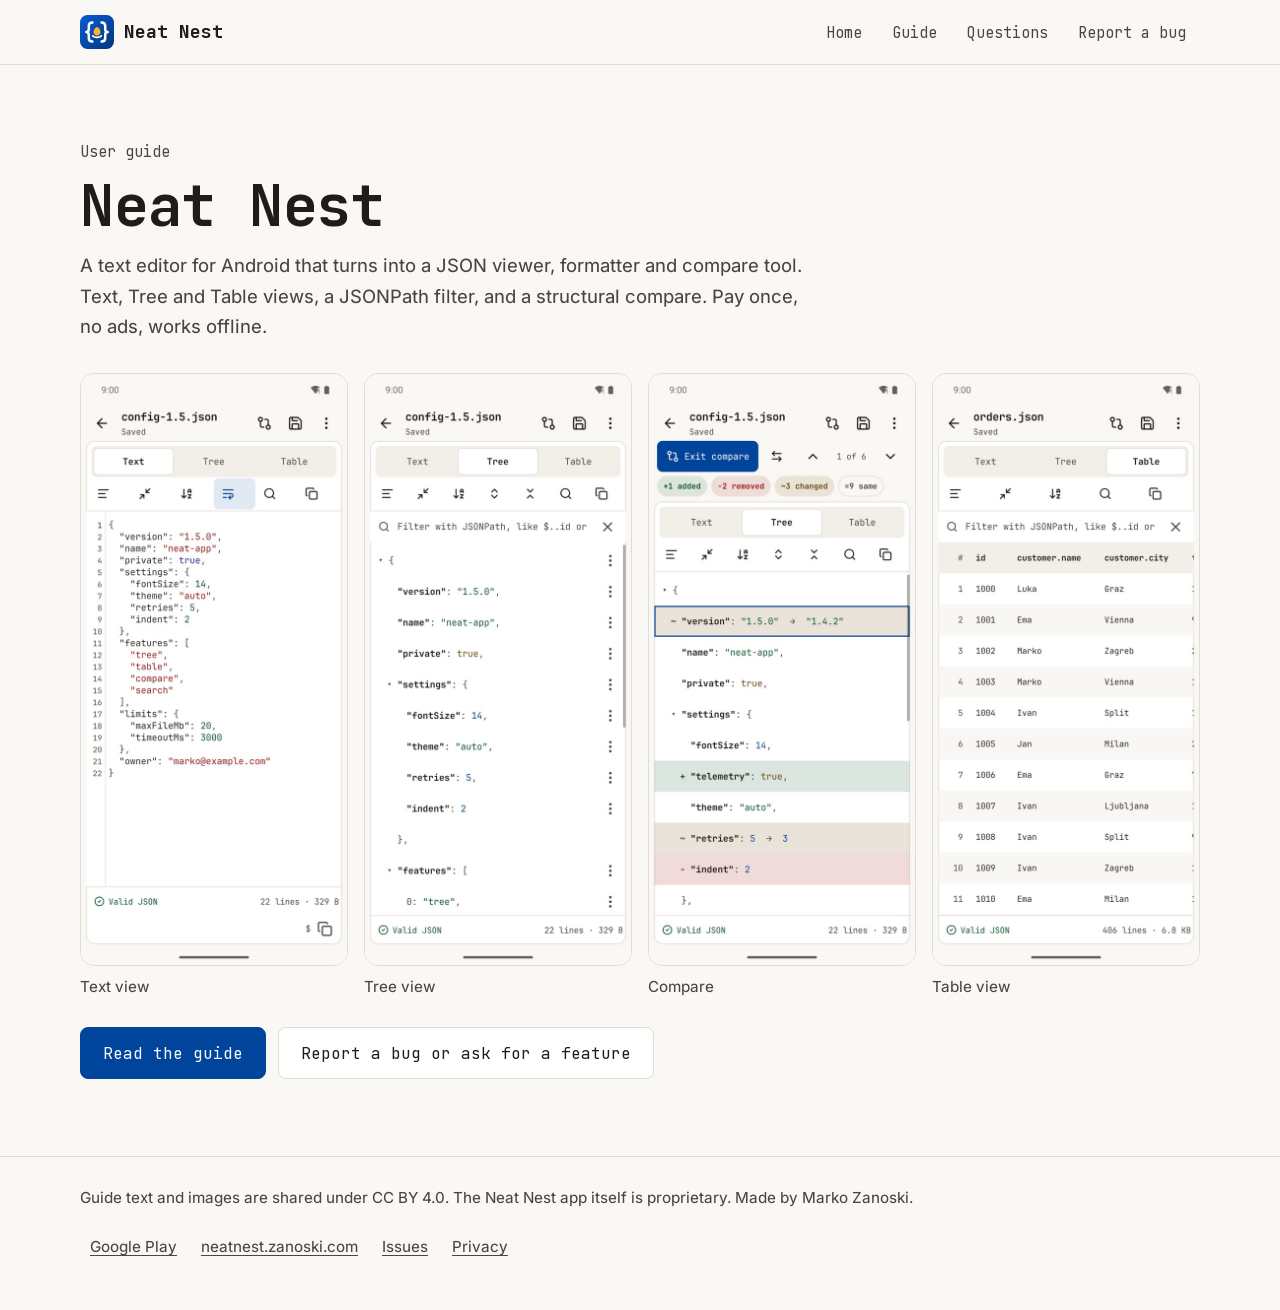
==== docs/index.html @ 6b52fc8f "Neat Nest user guide and issue forms" ====
<!doctype html>
<html lang="en">
<head>
<meta charset="utf-8">
<meta name="viewport" content="width=device-width, initial-scale=1, viewport-fit=cover">
<title>Home · Neat Nest user guide</title>
<meta name="description" content="The user guide for Neat Nest, the JSON and text editor for Android.">
<meta property="og:title" content="Home · Neat Nest user guide">
<meta property="og:description" content="The user guide for Neat Nest, the JSON and text editor for Android.">
<link rel="icon" href="img/icon.svg" type="image/svg+xml">
<link rel="stylesheet" href="style.css">
</head>
<body>
<a class="skip" href="#main">Skip to content</a>
<header class="bar">
  <div class="wrap">
    <a class="brand" href="index.html"><img src="img/icon.svg" alt="" width="34" height="34"><span>Neat Nest</span></a>
    <nav aria-label="Guide pages"><a href="index.html" aria-current="page">Home</a><a href="guide.html">Guide</a><a href="faq.html">Questions</a><a href="report.html">Report a bug</a></nav>
  </div>
</header>
<main id="main" class="page">
  <div class="wrap">
    <p class="kicker">User guide</p>
    <h1>Neat Nest</h1>
    <p class="sub" style="margin-top:12px;color:var(--soft);font-size:1.15rem;max-width:40em">A text editor for Android that turns into a JSON viewer, formatter and compare tool. Text, Tree and Table views, a JSONPath filter, and a structural compare. Pay once, no ads, works offline.</p>
    <div class="shots">
      <figure><img src="img/1-text.jpg" alt="The Text view with line numbers and JSON colours, and the Text, Tree and Table tabs above it." width="540" height="1200" loading="lazy"><figcaption>Text view</figcaption></figure>
      <figure><img src="img/2-tree.jpg" alt="The Tree view with objects opened, each value coloured by type." width="540" height="1200" loading="lazy"><figcaption>Tree view</figcaption></figure>
      <figure><img src="img/3-compare.jpg" alt="Compare: two versions of a file, with a changed version number, an added key and a removed key marked." width="540" height="1200" loading="lazy"><figcaption>Compare</figcaption></figure>
      <figure><img src="img/4-table.jpg" alt="The Table view of an array of orders, with id, customer and city columns." width="540" height="1200" loading="lazy"><figcaption>Table view</figcaption></figure>
    </div>
    <div class="cta">
      <a class="btn main" href="guide.html">Read the guide</a>
      <a class="btn" href="report.html">Report a bug or ask for a feature</a>
    </div>
  </div>
</main>
<footer>
  <div class="wrap">
    <span>Guide text and images are shared under CC BY 4.0. The Neat Nest app itself is proprietary. Made by Marko Zanoski.</span>
    <nav aria-label="Footer"><a href="https://play.google.com/store/apps/details?id=com.zanoshky.neatnest">Google Play</a><a href="https://neatnest.zanoski.com">neatnest.zanoski.com</a><a href="https://github.com/Zanoshky/neat-nest-app/issues">Issues</a><a href="https://neatnest.zanoski.com/privacy">Privacy</a></nav>
  </div>
</footer>
</body>
</html>
---- docs/style.css ----
@font-face { font-family: Inter; src: url(fonts/inter-regular.woff2) format("woff2"); font-weight: 400; font-display: swap; }
@font-face { font-family: Inter; src: url(fonts/inter-semibold.woff2) format("woff2"); font-weight: 600; font-display: swap; }
@font-face { font-family: "JetBrains Mono"; src: url(fonts/JetBrainsMono-Regular.woff2) format("woff2"); font-weight: 400; font-display: swap; }
@font-face { font-family: "JetBrains Mono"; src: url(fonts/JetBrainsMono-Bold.woff2) format("woff2"); font-weight: 700; font-display: swap; }

/* dev.zanoski.com's palette, the same one the app uses (Ink.kt), lifted to 7:1 for text. */
:root {
  color-scheme: light dark;
  --bg: #faf8f5; --card: #fff; --muted: #f2efe9; --hover: #efeae1; --border: #e1ddd6;
  --text: #1f1c19; --soft: #4b453f; --primary: #00449c; --on-primary: #f8fafc;
  --success: #0a5426; --warning: #6b4504; --danger: #9c0d0d;
  --k: #1f1c19; --s: #9a1010; --n: #0b5035; --l: #221199;
  --add: rgba(10, 84, 38, .12); --rem: rgba(156, 13, 13, .1); --chg: rgba(107, 69, 4, .13);
  --sans: Inter, system-ui, -apple-system, "Segoe UI", Roboto, sans-serif;
  --mono: "JetBrains Mono", ui-monospace, SFMono-Regular, Menlo, Consolas, monospace;
  --wrap: min(1120px, 100% - 40px);
}
@media (prefers-color-scheme: dark) {
  :root {
    --bg: #141217; --card: #1b191f; --muted: #232027; --hover: #2a2730; --border: #2d2a32;
    --text: #f1f0f4; --soft: #bab7c4; --primary: #80b8ff; --on-primary: #020817;
    --success: #1cce5e; --warning: #f7b23b; --danger: #f19e9e;
    --k: #f2abb1; --s: #a8d18a; --n: #dfac7c; --l: #dfac7c;
    --add: rgba(28, 206, 94, .15); --rem: rgba(241, 158, 158, .15); --chg: rgba(247, 178, 59, .15);
  }
}

* { box-sizing: border-box; }
html { -webkit-text-size-adjust: 100%; scroll-behavior: smooth; }
body { margin: 0; background: var(--bg); color: var(--text); font: 400 1.0625rem/1.65 var(--sans); }
a { color: var(--primary); text-underline-offset: .2em; }
:focus-visible { outline: 3px solid var(--primary); outline-offset: 3px; border-radius: 8px; }
.skip { position: absolute; left: 16px; top: -100px; z-index: 50; background: var(--card); color: var(--text); padding: 12px 18px; border-radius: 8px; border: 2px solid var(--primary); }
.skip:focus { top: 16px; }
.wrap { width: var(--wrap); margin-inline: auto; }
h1, h2, h3 { font-family: var(--mono); font-weight: 700; line-height: 1.15; margin: 0; letter-spacing: -.02em; text-wrap: balance; }
h1 { font-size: clamp(2.1rem, 5vw, 3.6rem); }
h2 { font-size: clamp(1.6rem, 3.2vw, 2.4rem); }
h3 { font-size: 1.15rem; }
p { margin: 0; }
img { max-width: 100%; height: auto; }

/* Top bar */
.bar { position: sticky; top: 0; z-index: 20; background: color-mix(in srgb, var(--bg) 88%, transparent); backdrop-filter: blur(12px); -webkit-backdrop-filter: blur(12px); border-bottom: 1px solid var(--border); }
.bar .wrap { display: flex; align-items: center; gap: 12px; min-height: 64px; }
.brand { display: inline-flex; align-items: center; gap: 10px; min-height: 48px; color: var(--text); text-decoration: none; font: 700 1.15rem/1 var(--mono); }
.brand img { width: 34px; height: 34px; }
.bar nav { margin-left: auto; display: flex; gap: 2px; align-items: center; }
.bar nav a { display: inline-flex; align-items: center; min-height: 48px; padding: 0 14px; border-radius: 8px; color: var(--soft); text-decoration: none; font: 400 .95rem var(--mono); }
.bar nav a:hover { background: var(--hover); color: var(--text); }
.bar nav a.get { background: var(--primary); color: var(--on-primary); margin-left: 6px; }
@media (max-width: 760px) { .bar nav .hide-s { display: none; } }

.btn { display: inline-flex; align-items: center; gap: 10px; min-height: 52px; padding: 0 22px; border-radius: 8px; font: 400 1rem var(--mono); text-decoration: none; border: 1px solid var(--border); background: var(--card); color: var(--text); }
.btn:hover { background: var(--hover); }
.btn.main { background: var(--primary); color: var(--on-primary); border-color: var(--primary); }
.btn svg { width: 20px; height: 20px; }

/* Hero */
.hero { padding: clamp(36px, 7vw, 88px) 0 clamp(40px, 6vw, 72px); display: grid; grid-template-columns: 1.05fr .95fr; gap: clamp(28px, 5vw, 64px); align-items: center; }
.hero .over { font: 400 .95rem var(--mono); color: var(--soft); margin-bottom: 16px; }
.hero .lead { margin-top: 20px; font-size: clamp(1.1rem, 1.6vw, 1.25rem); color: var(--soft); max-width: 34em; }
.cta { display: flex; flex-wrap: wrap; gap: 12px; margin-top: 28px; }
.price { margin-top: 18px; color: var(--soft); font-size: .98rem; }
.price b { font: 700 1.3rem var(--mono); color: var(--text); margin-right: 6px; }
@media (max-width: 900px) { .hero { grid-template-columns: 1fr; } }

/* The editor, drawn as in the app */
.ed { background: var(--card); border: 1px solid var(--border); border-radius: 12px; overflow: hidden; font: 400 .9rem/1.6 var(--mono); box-shadow: 0 20px 50px -24px rgba(0, 0, 0, .25); }
.ed .tb { display: flex; flex-wrap: wrap; align-items: center; gap: 6px; padding: 8px; border-bottom: 1px solid var(--border); }
.tabs { display: inline-flex; background: var(--muted); border-radius: 8px; padding: 3px; }
.tabs span { padding: 6px 12px; border-radius: 6px; color: var(--soft); }
.tabs span.on { background: var(--card); color: var(--text); font-weight: 700; border: 1px solid var(--border); }
.badge { display: inline-block; border-radius: 999px; padding: 2px 10px; font: 700 .78rem var(--mono); }
.b-add { color: var(--success); background: var(--add); } .b-rem { color: var(--danger); background: var(--rem); } .b-chg { color: var(--warning); background: var(--chg); }
.rows { padding: 6px 0 10px; }
.row { display: grid; grid-template-columns: 22px 1fr; padding: 3px 12px 3px 6px; white-space: nowrap; overflow: hidden; text-overflow: ellipsis; }
.row i { font-style: normal; text-align: center; color: var(--soft); }
.row.chg { background: var(--chg); } .row.chg i { color: var(--warning); }
.row.add { background: var(--add); } .row.add i { color: var(--success); }
.row.rem { background: var(--rem); } .row.rem i { color: var(--danger); }
.d1 { padding-left: 16px; } .d2 { padding-left: 32px; }
.k { color: var(--k); font-weight: 700; } .s { color: var(--s); } .n { color: var(--n); } .l { color: var(--l); } .p { color: var(--soft); }
.ts { color: var(--success); } .tn { color: var(--primary); } .tb2 { color: var(--warning); }
.pill { background: var(--muted); color: var(--soft); border-radius: 4px; padding: 0 5px; font-size: .78rem; }
.st { display: flex; justify-content: space-between; gap: 12px; padding: 8px 12px; border-top: 1px solid var(--border); font-size: .8rem; color: var(--soft); }
.st .ok { color: var(--success); }

/* Sections */
section { padding: clamp(40px, 6vw, 80px) 0; border-top: 1px solid var(--border); }
section > .wrap > p.sub { margin-top: 12px; color: var(--soft); max-width: 44em; font-size: 1.1rem; }
.grid { display: grid; grid-template-columns: repeat(auto-fit, minmax(260px, 1fr)); gap: 16px; margin-top: 32px; }
.card { background: var(--card); border: 1px solid var(--border); border-radius: 12px; padding: 22px; }
.card h3 { display: flex; align-items: center; gap: 10px; }
.card h3 svg { width: 22px; height: 22px; color: var(--primary); flex: none; }
.card p { margin-top: 10px; color: var(--soft); }
.shots { display: grid; grid-template-columns: repeat(auto-fit, minmax(200px, 1fr)); gap: 16px; margin-top: 32px; }
.shots figure { margin: 0; }
.shots img { border-radius: 14px; border: 1px solid var(--border); display: block; }
.shots figcaption { margin-top: 8px; color: var(--soft); font-size: .95rem; }
.steps { margin: 24px 0 0; padding-left: 1.4em; display: grid; gap: 10px; max-width: 44em; }
.faq { margin-top: 28px; display: grid; gap: 12px; max-width: 52em; }
.faq details { background: var(--card); border: 1px solid var(--border); border-radius: 12px; padding: 4px 20px; }
.faq summary { cursor: pointer; min-height: 52px; display: flex; align-items: center; font-weight: 600; }
.faq details p { padding: 0 0 18px; color: var(--soft); }

/* Policy pages */
.doc { padding: clamp(32px, 6vw, 72px) 0; }
.doc article { max-width: 46em; }
.doc h2 { font-size: 1.35rem; margin-top: 36px; }
.doc p, .doc li { color: var(--soft); }
.doc p { margin-top: 14px; }
.doc ul { padding-left: 1.2em; }
.doc li { margin-top: 8px; }
.doc strong { color: var(--text); }
.eff { font: 400 .9rem var(--mono); }

footer { border-top: 1px solid var(--border); padding: 28px 0 40px; color: var(--soft); font-size: .95rem; }
footer .wrap { display: flex; flex-wrap: wrap; gap: 12px 24px; justify-content: space-between; align-items: center; }
footer nav { display: flex; flex-wrap: wrap; gap: 4px; }
footer nav a { display: inline-flex; align-items: center; min-height: 48px; padding: 0 10px; color: var(--soft); }
footer a[aria-current] { color: var(--text); }

@media (prefers-reduced-motion: reduce) { html { scroll-behavior: auto; } }

/* Guide pages */
.page { padding: clamp(28px, 5vw, 64px) 0 clamp(40px, 6vw, 80px); }
.page article { max-width: 46em; }
.page h1 { margin-bottom: 8px; }
.page h2 { font-size: 1.35rem; margin-top: 36px; }
.page p, .page li, .page dd { color: var(--soft); }
.page p { margin-top: 12px; }
.page dl { margin: 12px 0 0; }
.page dt { font: 700 1rem var(--mono); color: var(--text); margin-top: 14px; }
.page dd { margin: 4px 0 0; }
.kicker { font: 400 .95rem var(--mono); color: var(--soft); margin-bottom: 10px; }
code { font-family: var(--mono); font-size: .92em; background: var(--muted); padding: 1px 6px; border-radius: 4px; color: var(--text); }
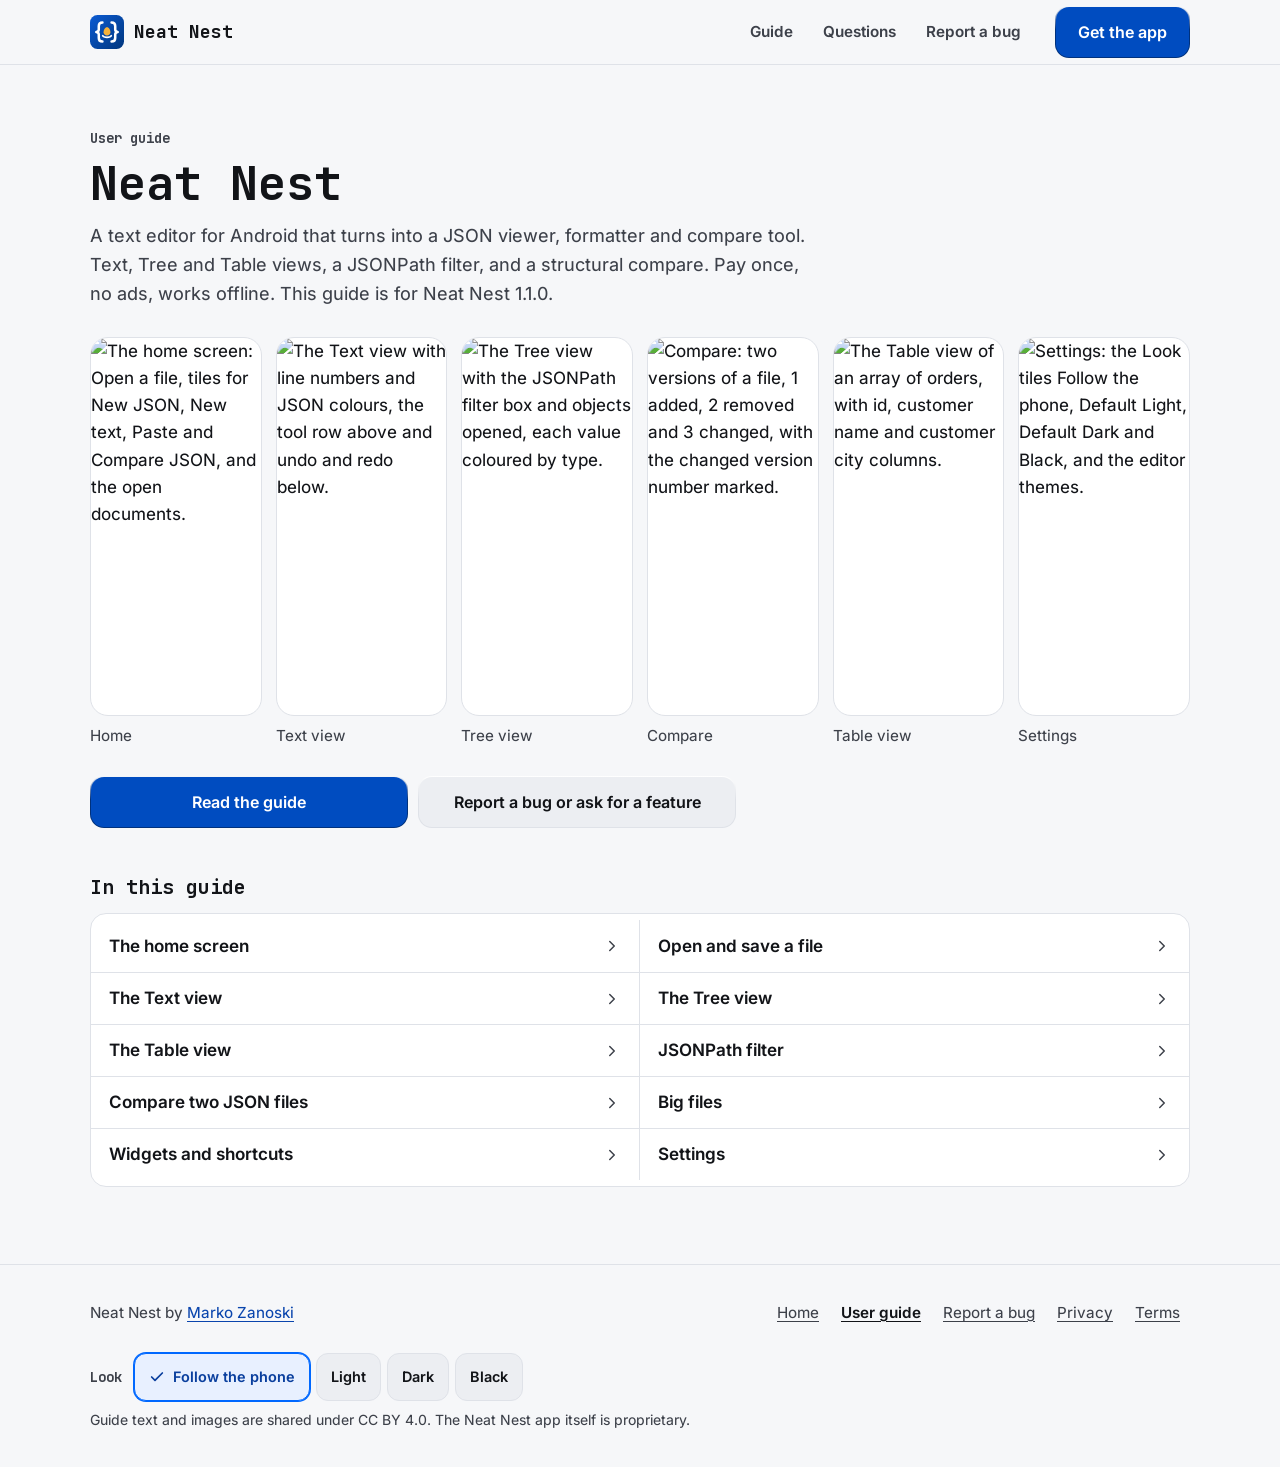
==== commit cce45f83: "Guide on the Zanoshky Standard, written for app 1.1.0 The pages take the shared tokens and parts (mo" ====
--- a/docs/index.html
+++ b/docs/index.html
@@ -5,41 +5,66 @@
 <meta name="viewport" content="width=device-width, initial-scale=1, viewport-fit=cover">
 <title>Home · Neat Nest user guide</title>
 <meta name="description" content="The user guide for Neat Nest, the JSON and text editor for Android.">
+<meta name="theme-color" content="#f6f7f9" media="(prefers-color-scheme: light)">
+<meta name="theme-color" content="#000000" media="(prefers-color-scheme: dark)">
+<script>try{var l=localStorage.getItem('look');if(l==='light'||l==='dark'||l==='black')document.documentElement.dataset.look=l}catch(e){}</script>
 <meta property="og:title" content="Home · Neat Nest user guide">
 <meta property="og:description" content="The user guide for Neat Nest, the JSON and text editor for Android.">
 <link rel="icon" href="img/icon.svg" type="image/svg+xml">
+<link rel="preload" href="fonts/JetBrainsMono-Bold.woff2" as="font" type="font/woff2" crossorigin>
+<link rel="preload" href="fonts/inter-regular.woff2" as="font" type="font/woff2" crossorigin>
 <link rel="stylesheet" href="style.css">
 </head>
 <body>
 <a class="skip" href="#main">Skip to content</a>
 <header class="bar">
   <div class="wrap">
-    <a class="brand" href="index.html"><img src="img/icon.svg" alt="" width="34" height="34"><span>Neat Nest</span></a>
-    <nav aria-label="Guide pages"><a href="index.html" aria-current="page">Home</a><a href="guide.html">Guide</a><a href="faq.html">Questions</a><a href="report.html">Report a bug</a></nav>
+    <a class="brand" href="index.html" aria-current="page"><img src="img/icon.svg" alt="" width="34" height="34"><span>Neat Nest</span></a>
+    <nav class="pages" aria-label="Guide pages"><a href="guide.html">Guide</a><a href="faq.html">Questions</a><a href="report.html">Report a bug</a></nav>
+    <a class="key filled get" href="https://play.google.com/store/apps/details?id=com.zanoshky.neatnest">Get the app</a>
   </div>
 </header>
 <main id="main" class="page">
   <div class="wrap">
     <p class="kicker">User guide</p>
     <h1>Neat Nest</h1>
-    <p class="sub" style="margin-top:12px;color:var(--soft);font-size:1.15rem;max-width:40em">A text editor for Android that turns into a JSON viewer, formatter and compare tool. Text, Tree and Table views, a JSONPath filter, and a structural compare. Pay once, no ads, works offline.</p>
+    <p class="lead">A text editor for Android that turns into a JSON viewer, formatter and compare tool. Text, Tree and Table views, a JSONPath filter, and a structural compare. Pay once, no ads, works offline. This guide is for Neat Nest 1.1.0.</p>
     <div class="shots">
-      <figure><img src="img/1-text.jpg" alt="The Text view with line numbers and JSON colours, and the Text, Tree and Table tabs above it." width="540" height="1200" loading="lazy"><figcaption>Text view</figcaption></figure>
-      <figure><img src="img/2-tree.jpg" alt="The Tree view with objects opened, each value coloured by type." width="540" height="1200" loading="lazy"><figcaption>Tree view</figcaption></figure>
-      <figure><img src="img/3-compare.jpg" alt="Compare: two versions of a file, with a changed version number, an added key and a removed key marked." width="540" height="1200" loading="lazy"><figcaption>Compare</figcaption></figure>
-      <figure><img src="img/4-table.jpg" alt="The Table view of an array of orders, with id, customer and city columns." width="540" height="1200" loading="lazy"><figcaption>Table view</figcaption></figure>
+      <figure><img src="img/0-home-360.jpg" srcset="img/0-home-360.jpg 360w, img/0-home.jpg 720w" sizes="(min-width: 1000px) 175px, (min-width: 600px) 30vw, 45vw" width="360" height="800" fetchpriority="high" alt="The home screen: Open a file, tiles for New JSON, New text, Paste and Compare JSON, and the open documents."><figcaption>Home</figcaption></figure>
+      <figure><img src="img/1-text-360.jpg" srcset="img/1-text-360.jpg 360w, img/1-text.jpg 720w" sizes="(min-width: 1000px) 175px, (min-width: 600px) 30vw, 45vw" width="360" height="800" fetchpriority="high" alt="The Text view with line numbers and JSON colours, the tool row above and undo and redo below."><figcaption>Text view</figcaption></figure>
+      <figure><img src="img/2-tree-360.jpg" srcset="img/2-tree-360.jpg 360w, img/2-tree.jpg 720w" sizes="(min-width: 1000px) 175px, (min-width: 600px) 30vw, 45vw" width="360" height="800" loading="lazy" alt="The Tree view with the JSONPath filter box and objects opened, each value coloured by type."><figcaption>Tree view</figcaption></figure>
+      <figure><img src="img/3-compare-360.jpg" srcset="img/3-compare-360.jpg 360w, img/3-compare.jpg 720w" sizes="(min-width: 1000px) 175px, (min-width: 600px) 30vw, 45vw" width="360" height="800" loading="lazy" alt="Compare: two versions of a file, 1 added, 2 removed and 3 changed, with the changed version number marked."><figcaption>Compare</figcaption></figure>
+      <figure><img src="img/4-table-360.jpg" srcset="img/4-table-360.jpg 360w, img/4-table.jpg 720w" sizes="(min-width: 1000px) 175px, (min-width: 600px) 30vw, 45vw" width="360" height="800" loading="lazy" alt="The Table view of an array of orders, with id, customer name and customer city columns."><figcaption>Table view</figcaption></figure>
+      <figure><img src="img/7-settings-360.jpg" srcset="img/7-settings-360.jpg 360w, img/7-settings.jpg 720w" sizes="(min-width: 1000px) 175px, (min-width: 600px) 30vw, 45vw" width="360" height="800" loading="lazy" alt="Settings: the Look tiles Follow the phone, Default Light, Default Dark and Black, and the editor themes."><figcaption>Settings</figcaption></figure>
     </div>
-    <div class="cta">
-      <a class="btn main" href="guide.html">Read the guide</a>
-      <a class="btn" href="report.html">Report a bug or ask for a feature</a>
+    <div class="keys cta">
+      <a class="key filled" href="guide.html">Read the guide</a>
+      <a class="key tonal" href="report.html">Report a bug or ask for a feature</a>
     </div>
+    <h2 style="margin-top:48px">In this guide</h2>
+    <ul class="plate toc"><li><a href="guide.html#home"><span>The home screen</span><svg viewBox="0 0 24 24" fill="none" stroke="currentColor" stroke-width="2" stroke-linecap="round" stroke-linejoin="round" aria-hidden="true"><path d="m9 18 6-6-6-6"/></svg></a></li><li><a href="guide.html#open"><span>Open and save a file</span><svg viewBox="0 0 24 24" fill="none" stroke="currentColor" stroke-width="2" stroke-linecap="round" stroke-linejoin="round" aria-hidden="true"><path d="m9 18 6-6-6-6"/></svg></a></li><li><a href="guide.html#text"><span>The Text view</span><svg viewBox="0 0 24 24" fill="none" stroke="currentColor" stroke-width="2" stroke-linecap="round" stroke-linejoin="round" aria-hidden="true"><path d="m9 18 6-6-6-6"/></svg></a></li><li><a href="guide.html#tree"><span>The Tree view</span><svg viewBox="0 0 24 24" fill="none" stroke="currentColor" stroke-width="2" stroke-linecap="round" stroke-linejoin="round" aria-hidden="true"><path d="m9 18 6-6-6-6"/></svg></a></li><li><a href="guide.html#table"><span>The Table view</span><svg viewBox="0 0 24 24" fill="none" stroke="currentColor" stroke-width="2" stroke-linecap="round" stroke-linejoin="round" aria-hidden="true"><path d="m9 18 6-6-6-6"/></svg></a></li><li><a href="guide.html#filter"><span>JSONPath filter</span><svg viewBox="0 0 24 24" fill="none" stroke="currentColor" stroke-width="2" stroke-linecap="round" stroke-linejoin="round" aria-hidden="true"><path d="m9 18 6-6-6-6"/></svg></a></li><li><a href="guide.html#compare"><span>Compare two JSON files</span><svg viewBox="0 0 24 24" fill="none" stroke="currentColor" stroke-width="2" stroke-linecap="round" stroke-linejoin="round" aria-hidden="true"><path d="m9 18 6-6-6-6"/></svg></a></li><li><a href="guide.html#big"><span>Big files</span><svg viewBox="0 0 24 24" fill="none" stroke="currentColor" stroke-width="2" stroke-linecap="round" stroke-linejoin="round" aria-hidden="true"><path d="m9 18 6-6-6-6"/></svg></a></li><li><a href="guide.html#widgets"><span>Widgets and shortcuts</span><svg viewBox="0 0 24 24" fill="none" stroke="currentColor" stroke-width="2" stroke-linecap="round" stroke-linejoin="round" aria-hidden="true"><path d="m9 18 6-6-6-6"/></svg></a></li><li><a href="guide.html#settings"><span>Settings</span><svg viewBox="0 0 24 24" fill="none" stroke="currentColor" stroke-width="2" stroke-linecap="round" stroke-linejoin="round" aria-hidden="true"><path d="m9 18 6-6-6-6"/></svg></a></li></ul>
   </div>
 </main>
 <footer>
   <div class="wrap">
-    <span>Guide text and images are shared under CC BY 4.0. The Neat Nest app itself is proprietary. Made by Marko Zanoski.</span>
-    <nav aria-label="Footer"><a href="https://play.google.com/store/apps/details?id=com.zanoshky.neatnest">Google Play</a><a href="https://neatnest.zanoski.com">neatnest.zanoski.com</a><a href="https://github.com/Zanoshky/neat-nest-app/issues">Issues</a><a href="https://neatnest.zanoski.com/privacy">Privacy</a></nav>
+    <span class="by">Neat Nest by <a href="https://zanoski.com">Marko Zanoski</a></span>
+    <nav aria-label="Footer"><a href="https://neatnest.zanoski.com">Home</a><a href="index.html" aria-current="page">User guide</a><a href="report.html">Report a bug</a><a href="https://neatnest.zanoski.com/privacy">Privacy</a><a href="https://neatnest.zanoski.com/terms">Terms</a></nav>
+    <div class="looks" role="group" aria-label="Look"><span aria-hidden="true">Look</span><button type="button" data-look="auto" aria-pressed="false"><svg viewBox="0 0 24 24" fill="none" stroke="currentColor" stroke-width="2.6" stroke-linecap="round" stroke-linejoin="round" aria-hidden="true"><path d="M20 6 9 17l-5-5"/></svg>Follow the phone</button><button type="button" data-look="light" aria-pressed="false"><svg viewBox="0 0 24 24" fill="none" stroke="currentColor" stroke-width="2.6" stroke-linecap="round" stroke-linejoin="round" aria-hidden="true"><path d="M20 6 9 17l-5-5"/></svg>Light</button><button type="button" data-look="dark" aria-pressed="false"><svg viewBox="0 0 24 24" fill="none" stroke="currentColor" stroke-width="2.6" stroke-linecap="round" stroke-linejoin="round" aria-hidden="true"><path d="M20 6 9 17l-5-5"/></svg>Dark</button><button type="button" data-look="black" aria-pressed="false"><svg viewBox="0 0 24 24" fill="none" stroke="currentColor" stroke-width="2.6" stroke-linecap="round" stroke-linejoin="round" aria-hidden="true"><path d="M20 6 9 17l-5-5"/></svg>Black</button></div>
+    <p class="lic">Guide text and images are shared under CC BY 4.0. The Neat Nest app itself is proprietary.</p>
   </div>
 </footer>
+<script>
+(function () {
+  var html = document.documentElement, bs = document.querySelectorAll('.looks button');
+  function show() { var cur = html.dataset.look || 'auto'; bs.forEach(function (b) { b.setAttribute('aria-pressed', String(b.dataset.look === cur)); }); }
+  bs.forEach(function (b) { b.addEventListener('click', function () {
+    var l = b.dataset.look;
+    if (l === 'auto') delete html.dataset.look; else html.dataset.look = l;
+    try { if (l === 'auto') localStorage.removeItem('look'); else localStorage.setItem('look', l); } catch (e) {}
+    show();
+  }); });
+  show();
+})();
+</script>
 </body>
 </html>
--- a/docs/style.css
+++ b/docs/style.css
@@ -1,137 +1,416 @@
-@font-face { font-family: Inter; src: url(fonts/inter-regular.woff2) format("woff2"); font-weight: 400; font-display: swap; }
-@font-face { font-family: Inter; src: url(fonts/inter-semibold.woff2) format("woff2"); font-weight: 600; font-display: swap; }
-@font-face { font-family: "JetBrains Mono"; src: url(fonts/JetBrainsMono-Regular.woff2) format("woff2"); font-weight: 400; font-display: swap; }
-@font-face { font-family: "JetBrains Mono"; src: url(fonts/JetBrainsMono-Bold.woff2) format("woff2"); font-weight: 700; font-display: swap; }
-
-/* dev.zanoski.com's palette, the same one the app uses (Ink.kt), lifted to 7:1 for text. */
+/* Zanoshky Standard tokens for the web. Generated by build.py from tokens.json: edit that, then run it.
+   Light by default; the phone's dark setting gives Black, as the approved mockup pages do;
+   data-look on <html> picks one: light, dark, black, or auto (follow the phone). */
 :root {
   color-scheme: light dark;
-  --bg: #faf8f5; --card: #fff; --muted: #f2efe9; --hover: #efeae1; --border: #e1ddd6;
-  --text: #1f1c19; --soft: #4b453f; --primary: #00449c; --on-primary: #f8fafc;
-  --success: #0a5426; --warning: #6b4504; --danger: #9c0d0d;
-  --k: #1f1c19; --s: #9a1010; --n: #0b5035; --l: #221199;
-  --add: rgba(10, 84, 38, .12); --rem: rgba(156, 13, 13, .1); --chg: rgba(107, 69, 4, .13);
-  --sans: Inter, system-ui, -apple-system, "Segoe UI", Roboto, sans-serif;
-  --mono: "JetBrains Mono", ui-monospace, SFMono-Regular, Menlo, Consolas, monospace;
-  --wrap: min(1120px, 100% - 40px);
+  --zs-fill: #004cc0;
+  --zs-on-fill: #ffffff;
+  --zs-glow: #0068ff;
+  --zs-mono: "JetBrains Mono", ui-monospace, "SF Mono", Menlo, Consolas, monospace;
+  --zs-sans: "Inter", system-ui, -apple-system, "Segoe UI", Roboto, sans-serif;
+  --zs-fs: 1;
+  --zs-type-screen-title: calc(27px * var(--zs-fs));
+  --zs-type-app-bar-title: calc(22px * var(--zs-fs));
+  --zs-type-pro-headline: calc(22px * var(--zs-fs));
+  --zs-type-sheet-title: calc(18px * var(--zs-fs));
+  --zs-type-sheet-title-big: calc(22px * var(--zs-fs));
+  --zs-type-section-label: calc(13px * var(--zs-fs));
+  --zs-type-panel-value: calc(19px * var(--zs-fs));
+  --zs-type-number: calc(20px * var(--zs-fs));
+  --zs-type-version: calc(17px * var(--zs-fs));
+  --zs-type-body: calc(15px * var(--zs-fs));
+  --zs-type-key: calc(15px * var(--zs-fs));
+  --zs-type-key-main: calc(16px * var(--zs-fs));
+  --zs-type-header-key: calc(13px * var(--zs-fs));
+  --zs-type-item-name: calc(15px * var(--zs-fs));
+  --zs-type-feature-name: calc(15px * var(--zs-fs));
+  --zs-type-pitch: calc(14.5px * var(--zs-fs));
+  --zs-type-hint: calc(14px * var(--zs-fs));
+  --zs-type-small: calc(13.5px * var(--zs-fs));
+  --zs-type-feature-line: calc(13px * var(--zs-fs));
+  --zs-type-nav-label: calc(12.5px * var(--zs-fs));
+  --zs-type-chip: calc(12.5px * var(--zs-fs));
+  --zs-type-meta: calc(12.5px * var(--zs-fs));
+  --zs-type-axis: calc(12px * var(--zs-fs));
+  --zs-r-plate: 16px;
+  --zs-r-key: 14px;
+  --zs-r-key-focus-inner: 10px;
+  --zs-r-header-key: 12px;
+  --zs-r-icon-button: 12px;
+  --zs-r-row: 12px;
+  --zs-r-note: 12px;
+  --zs-r-theme-tile: 14px;
+  --zs-r-tile-preview: 9px;
+  --zs-r-feature-tile: 10px;
+  --zs-r-list-icon: 10px;
+  --zs-r-sheet-top: 24px;
+  --zs-r-grab: 4px;
+  --zs-r-pill: 999px;
+  --zs-r-chip: 999px;
+  --zs-r-switch: 999px;
+  --zs-key-h: 52px;
+  --zs-header-key-h: 48px;
+  --zs-touch: 48px;
+  --zs-row-h: 52px;
+  --zs-item-h: 56px;
+  --zs-nav-item-h: 56px;
+  --zs-pill-w: 60px;
+  --zs-pill-h: 32px;
+  --zs-pro-row-h: 60px;
+  --zs-content-max: 1100px;
+  --zs-press-ms: 70ms;
+  --zs-release-ms: 140ms;
+  --zs-look-ms: 250ms;
+  --zs-pill-ms: 200ms;
+  --zs-s0: 2px;
+  --zs-s1: 4px;
+  --zs-s2: 6px;
+  --zs-s3: 8px;
+  --zs-s4: 10px;
+  --zs-s5: 12px;
+  --zs-s6: 14px;
+  --zs-s7: 16px;
+  --zs-s8: 18px;
+  --zs-s9: 22px;
+  --zs-s10: 26px;
+  --zs-s11: 28px;
+  --zs-s12: 32px;
+  --zs-s13: 48px;
+  --zs-ground: #f6f7f9;
+  --zs-plate: #ffffff;
+  --zs-well: #eceef2;
+  --zs-line: #dfe2e8;
+  --zs-edge: #7b808c;
+  --zs-bevel: #ffffff;
+  --zs-text: #121418;
+  --zs-soft: #3d414a;
+  --zs-blue: #0a45ad;
+  --zs-on-blue: #ffffff;
+  --zs-ok: #0a5530;
+  --zs-warn: #5c3a00;
+  --zs-bad: #931313;
+  --zs-scrim: rgba(18,20,24,.38);
+  --zs-chosen: #e8f0ff;
+  --zs-on-chosen: #0a3f9e;
+  --zs-risky-fill: #fde8e7;
+  --zs-risky-text: #8a1010;
+  --zs-risky-line: #d42a20;
+  --zs-live-dot: #1a7f4b;
 }
 @media (prefers-color-scheme: dark) {
-  :root {
-    --bg: #141217; --card: #1b191f; --muted: #232027; --hover: #2a2730; --border: #2d2a32;
-    --text: #f1f0f4; --soft: #bab7c4; --primary: #80b8ff; --on-primary: #020817;
-    --success: #1cce5e; --warning: #f7b23b; --danger: #f19e9e;
-    --k: #f2abb1; --s: #a8d18a; --n: #dfac7c; --l: #dfac7c;
-    --add: rgba(28, 206, 94, .15); --rem: rgba(241, 158, 158, .15); --chg: rgba(247, 178, 59, .15);
+  :root:not([data-look]), :root[data-look="auto"] {
+    --zs-ground: #000000;
+    --zs-plate: #0d0d10;
+    --zs-well: #16171b;
+    --zs-line: #24252b;
+    --zs-edge: #646771;
+    --zs-bevel: #34363e;
+    --zs-text: #ffffff;
+    --zs-soft: #b6b8c0;
+    --zs-blue: #7aaeff;
+    --zs-on-blue: #04132e;
+    --zs-ok: #6fdc9b;
+    --zs-warn: #f2c06b;
+    --zs-bad: #ff9d97;
+    --zs-scrim: rgba(0,0,0,.6);
+    --zs-chosen: #0a2350;
+    --zs-on-chosen: #ffffff;
+    --zs-risky-fill: #2a0d10;
+    --zs-risky-text: #ffb4ae;
+    --zs-risky-line: #ff5a4f;
+    --zs-live-dot: #3ecf8e;
   }
 }
+:root[data-look="light"] {
+  color-scheme: light;
+  --zs-ground: #f6f7f9;
+  --zs-plate: #ffffff;
+  --zs-well: #eceef2;
+  --zs-line: #dfe2e8;
+  --zs-edge: #7b808c;
+  --zs-bevel: #ffffff;
+  --zs-text: #121418;
+  --zs-soft: #3d414a;
+  --zs-blue: #0a45ad;
+  --zs-on-blue: #ffffff;
+  --zs-ok: #0a5530;
+  --zs-warn: #5c3a00;
+  --zs-bad: #931313;
+  --zs-scrim: rgba(18,20,24,.38);
+  --zs-chosen: #e8f0ff;
+  --zs-on-chosen: #0a3f9e;
+  --zs-risky-fill: #fde8e7;
+  --zs-risky-text: #8a1010;
+  --zs-risky-line: #d42a20;
+  --zs-live-dot: #1a7f4b;
+}
+:root[data-look="dark"] {
+  color-scheme: dark;
+  --zs-ground: #111215;
+  --zs-plate: #18191d;
+  --zs-well: #1f2126;
+  --zs-line: #2a2c33;
+  --zs-edge: #6c707b;
+  --zs-bevel: #3a3d46;
+  --zs-text: #eceef2;
+  --zs-soft: #b5b8c1;
+  --zs-blue: #86b6ff;
+  --zs-on-blue: #04132e;
+  --zs-ok: #6fdc9b;
+  --zs-warn: #f2c06b;
+  --zs-bad: #ff9d97;
+  --zs-scrim: rgba(0,0,0,.55);
+  --zs-chosen: #0a2350;
+  --zs-on-chosen: #ffffff;
+  --zs-risky-fill: #2a0d10;
+  --zs-risky-text: #ffb4ae;
+  --zs-risky-line: #ff5a4f;
+  --zs-live-dot: #3ecf8e;
+}
+:root[data-look="black"] {
+  color-scheme: dark;
+  --zs-ground: #000000;
+  --zs-plate: #0d0d10;
+  --zs-well: #16171b;
+  --zs-line: #24252b;
+  --zs-edge: #646771;
+  --zs-bevel: #34363e;
+  --zs-text: #ffffff;
+  --zs-soft: #b6b8c0;
+  --zs-blue: #7aaeff;
+  --zs-on-blue: #04132e;
+  --zs-ok: #6fdc9b;
+  --zs-warn: #f2c06b;
+  --zs-bad: #ff9d97;
+  --zs-scrim: rgba(0,0,0,.6);
+  --zs-chosen: #0a2350;
+  --zs-on-chosen: #ffffff;
+  --zs-risky-fill: #2a0d10;
+  --zs-risky-text: #ffb4ae;
+  --zs-risky-line: #ff5a4f;
+  --zs-live-dot: #3ecf8e;
+}
+@media (prefers-reduced-motion: reduce) { :root { --zs-press-ms: 0ms; --zs-release-ms: 0ms; --zs-look-ms: 0ms; --zs-pill-ms: 0ms; } }
+
+/* Neat Nest user guide, on the Zanoshky Standard. build.py writes docs/style.css as tokens.css (the shared --zs-*
+   tokens) followed by this file, so the page loads one stylesheet. */
+
+@font-face { font-family: Inter; src: url(fonts/inter-regular.woff2) format("woff2"); font-weight: 400; font-display: swap; }
+@font-face { font-family: Inter; src: url(fonts/inter-semibold.woff2) format("woff2"); font-weight: 500 600; font-display: swap; }
+/* One file holds every weight of JetBrains Mono (the old Regular file was a byte for byte copy of it). */
+@font-face { font-family: "JetBrains Mono"; src: url(fonts/JetBrainsMono-Bold.woff2) format("woff2"); font-weight: 400 800; font-display: swap; }
+
+:root { --wrap: min(1100px, 100% - 40px); --phone-r: 26px; }
 
 * { box-sizing: border-box; }
-html { -webkit-text-size-adjust: 100%; scroll-behavior: smooth; }
-body { margin: 0; background: var(--bg); color: var(--text); font: 400 1.0625rem/1.65 var(--sans); }
-a { color: var(--primary); text-underline-offset: .2em; }
-:focus-visible { outline: 3px solid var(--primary); outline-offset: 3px; border-radius: 8px; }
-.skip { position: absolute; left: 16px; top: -100px; z-index: 50; background: var(--card); color: var(--text); padding: 12px 18px; border-radius: 8px; border: 2px solid var(--primary); }
-.skip:focus { top: 16px; }
+html { -webkit-text-size-adjust: 100%; scroll-behavior: smooth; background: var(--zs-ground); }
+body { margin: 0; background: var(--zs-ground); color: var(--zs-text); font: 400 1.0625rem/1.6 var(--zs-sans); transition: background var(--zs-look-ms), color var(--zs-look-ms); }
+a { color: var(--zs-blue); text-underline-offset: .2em; }
+:focus-visible { outline: 2px solid var(--zs-glow); outline-offset: 3px; border-radius: 10px; }
+.skip { position: absolute; left: 16px; top: -100px; z-index: 50; background: var(--zs-plate); color: var(--zs-text); padding: 12px 18px; border-radius: var(--zs-r-row); border: 1px solid var(--zs-line); }
+.skip:focus { top: 12px; }
 .wrap { width: var(--wrap); margin-inline: auto; }
-h1, h2, h3 { font-family: var(--mono); font-weight: 700; line-height: 1.15; margin: 0; letter-spacing: -.02em; text-wrap: balance; }
-h1 { font-size: clamp(2.1rem, 5vw, 3.6rem); }
-h2 { font-size: clamp(1.6rem, 3.2vw, 2.4rem); }
-h3 { font-size: 1.15rem; }
+h1, h2, h3 { font-family: var(--zs-mono); font-weight: 700; line-height: 1.15; margin: 0; text-wrap: balance; }
+h1 { font-size: clamp(1.9rem, 4.2vw, 2.9rem); }
+h2 { font-size: clamp(1.5rem, 3vw, 2.1rem); }
+h3 { font-size: 1.05rem; }
 p { margin: 0; }
 img { max-width: 100%; height: auto; }
-
-/* Top bar */
-.bar { position: sticky; top: 0; z-index: 20; background: color-mix(in srgb, var(--bg) 88%, transparent); backdrop-filter: blur(12px); -webkit-backdrop-filter: blur(12px); border-bottom: 1px solid var(--border); }
+svg { flex: none; }
+
+/* Top bar: the ground colour, one line under it, 64 tall. */
+.bar { position: sticky; top: 0; z-index: 20; background: var(--zs-ground); border-bottom: 1px solid var(--zs-line); }
 .bar .wrap { display: flex; align-items: center; gap: 12px; min-height: 64px; }
-.brand { display: inline-flex; align-items: center; gap: 10px; min-height: 48px; color: var(--text); text-decoration: none; font: 700 1.15rem/1 var(--mono); }
+.brand { display: inline-flex; align-items: center; gap: 10px; min-height: 48px; color: var(--zs-text); text-decoration: none; font: 700 1.125rem/1 var(--zs-mono); border-radius: var(--zs-r-row); }
 .brand img { width: 34px; height: 34px; }
 .bar nav { margin-left: auto; display: flex; gap: 2px; align-items: center; }
-.bar nav a { display: inline-flex; align-items: center; min-height: 48px; padding: 0 14px; border-radius: 8px; color: var(--soft); text-decoration: none; font: 400 .95rem var(--mono); }
-.bar nav a:hover { background: var(--hover); color: var(--text); }
-.bar nav a.get { background: var(--primary); color: var(--on-primary); margin-left: 6px; }
-@media (max-width: 760px) { .bar nav .hide-s { display: none; } }
-
-.btn { display: inline-flex; align-items: center; gap: 10px; min-height: 52px; padding: 0 22px; border-radius: 8px; font: 400 1rem var(--mono); text-decoration: none; border: 1px solid var(--border); background: var(--card); color: var(--text); }
-.btn:hover { background: var(--hover); }
-.btn.main { background: var(--primary); color: var(--on-primary); border-color: var(--primary); }
-.btn svg { width: 20px; height: 20px; }
-
-/* Hero */
-.hero { padding: clamp(36px, 7vw, 88px) 0 clamp(40px, 6vw, 72px); display: grid; grid-template-columns: 1.05fr .95fr; gap: clamp(28px, 5vw, 64px); align-items: center; }
-.hero .over { font: 400 .95rem var(--mono); color: var(--soft); margin-bottom: 16px; }
-.hero .lead { margin-top: 20px; font-size: clamp(1.1rem, 1.6vw, 1.25rem); color: var(--soft); max-width: 34em; }
-.cta { display: flex; flex-wrap: wrap; gap: 12px; margin-top: 28px; }
-.price { margin-top: 18px; color: var(--soft); font-size: .98rem; }
-.price b { font: 700 1.3rem var(--mono); color: var(--text); margin-right: 6px; }
-@media (max-width: 900px) { .hero { grid-template-columns: 1fr; } }
-
-/* The editor, drawn as in the app */
-.ed { background: var(--card); border: 1px solid var(--border); border-radius: 12px; overflow: hidden; font: 400 .9rem/1.6 var(--mono); box-shadow: 0 20px 50px -24px rgba(0, 0, 0, .25); }
-.ed .tb { display: flex; flex-wrap: wrap; align-items: center; gap: 6px; padding: 8px; border-bottom: 1px solid var(--border); }
-.tabs { display: inline-flex; background: var(--muted); border-radius: 8px; padding: 3px; }
-.tabs span { padding: 6px 12px; border-radius: 6px; color: var(--soft); }
-.tabs span.on { background: var(--card); color: var(--text); font-weight: 700; border: 1px solid var(--border); }
-.badge { display: inline-block; border-radius: 999px; padding: 2px 10px; font: 700 .78rem var(--mono); }
-.b-add { color: var(--success); background: var(--add); } .b-rem { color: var(--danger); background: var(--rem); } .b-chg { color: var(--warning); background: var(--chg); }
-.rows { padding: 6px 0 10px; }
-.row { display: grid; grid-template-columns: 22px 1fr; padding: 3px 12px 3px 6px; white-space: nowrap; overflow: hidden; text-overflow: ellipsis; }
-.row i { font-style: normal; text-align: center; color: var(--soft); }
-.row.chg { background: var(--chg); } .row.chg i { color: var(--warning); }
-.row.add { background: var(--add); } .row.add i { color: var(--success); }
-.row.rem { background: var(--rem); } .row.rem i { color: var(--danger); }
-.d1 { padding-left: 16px; } .d2 { padding-left: 32px; }
-.k { color: var(--k); font-weight: 700; } .s { color: var(--s); } .n { color: var(--n); } .l { color: var(--l); } .p { color: var(--soft); }
-.ts { color: var(--success); } .tn { color: var(--primary); } .tb2 { color: var(--warning); }
-.pill { background: var(--muted); color: var(--soft); border-radius: 4px; padding: 0 5px; font-size: .78rem; }
-.st { display: flex; justify-content: space-between; gap: 12px; padding: 8px 12px; border-top: 1px solid var(--border); font-size: .8rem; color: var(--soft); }
-.st .ok { color: var(--success); }
+.bar nav a { display: inline-flex; align-items: center; min-height: 48px; padding: 0 14px; border-radius: var(--zs-r-row); color: var(--zs-soft); text-decoration: none; font-weight: 500; font-size: .95rem; }
+.bar nav a:hover { background: var(--zs-well); color: var(--zs-text); }
+.bar nav a[aria-current] { color: var(--zs-text); }
+.bar nav a.key { margin-left: 8px; min-height: 48px; padding: 0 18px; font-size: .95rem; }
+@media (max-width: 760px) { .bar nav .lesser { display: none; } }
+
+/* Keys: 52 tall, 14 corners, filled for the one main action, tonal for the rest, lit from above. */
+.key { display: inline-flex; align-items: center; justify-content: center; gap: 10px; min-height: var(--zs-key-h); padding: 0 22px; border-radius: var(--zs-r-key); border: 1px solid transparent; font: 600 1rem var(--zs-sans); text-decoration: none; cursor: pointer; transition: transform var(--zs-release-ms) ease, filter var(--zs-release-ms) ease; }
+.key:active { transform: scale(.97); transition-duration: var(--zs-press-ms); }
+.key svg { width: 20px; height: 20px; }
+.key.filled { color: var(--zs-on-fill); background: linear-gradient(var(--zs-fill), var(--zs-fill)) padding-box, linear-gradient(to bottom, rgba(255,255,255,.32), color-mix(in srgb, var(--zs-fill) 65%, #000) 45%) border-box; }
+.bar nav a.key.filled, .bar nav a.key.filled:hover { color: var(--zs-on-fill); background: linear-gradient(var(--zs-fill), var(--zs-fill)) padding-box, linear-gradient(to bottom, rgba(255,255,255,.32), color-mix(in srgb, var(--zs-fill) 65%, #000) 45%) border-box; }
+.key.filled:hover { filter: brightness(1.08); }
+.key.tonal { color: var(--zs-text); background: linear-gradient(var(--zs-well), var(--zs-well)) padding-box, linear-gradient(to bottom, var(--zs-bevel), var(--zs-line) 45%) border-box; }
+.key.tonal svg { color: var(--zs-blue); }
+.key.tonal:hover { filter: brightness(.97); }
+.keys { display: flex; flex-wrap: wrap; gap: 10px; max-width: 38em; }
+/* Equal width side by side when both labels fit, else stacked full width. */
+.keys .key { flex: 1 1 0; min-width: max-content; }
+
+/* Plates: 16 corners, a hairline and a lit top edge. */
+.plate { background: var(--zs-plate); border: 1px solid var(--zs-line); border-radius: var(--zs-r-plate); box-shadow: 0 1px 0 var(--zs-bevel) inset; }
+.lit { position: relative; overflow: hidden; }
+.lit::before { content: ""; position: absolute; left: 12%; right: 12%; top: -1px; height: 1px; background: linear-gradient(90deg, transparent, var(--zs-glow), transparent); }
+.lit::after { content: ""; position: absolute; inset: 0 0 auto; height: 90px; background: radial-gradient(60% 100% at 50% 0%, color-mix(in srgb, var(--zs-glow) 14%, transparent), transparent); pointer-events: none; }
+.lit > * { position: relative; z-index: 1; }
+.label { font: 700 .875rem var(--zs-mono); color: var(--zs-soft); margin: 0 0 10px; }
+
+/* Hero: one light from above, the phone beside the words on wide screens, under them on a phone. */
+.hero { position: relative; padding: clamp(36px, 7vw, 84px) 0 clamp(40px, 6vw, 72px); }
+.hero::before { content: ""; position: absolute; inset: 0 0 auto; height: 520px; background: radial-gradient(50% 100% at 50% 0%, color-mix(in srgb, var(--zs-glow) 13%, transparent), transparent 70%); pointer-events: none; }
+.hero .wrap { position: relative; display: grid; grid-template-columns: 1fr minmax(260px, 340px); gap: clamp(28px, 6vw, 80px); align-items: center; }
+.hero .lead { margin-top: 20px; font-size: clamp(1.1rem, 1.6vw, 1.25rem); color: var(--zs-soft); max-width: 34em; }
+.hero .keys { margin-top: 28px; }
+.hero .note { margin-top: 18px; color: var(--zs-soft); font-size: .95rem; }
+.phone { margin: 0; justify-self: center; width: 100%; max-width: 340px; }
+.phone img { display: block; width: 100%; border-radius: var(--phone-r); border: 1px solid var(--zs-line); box-shadow: 0 1px 0 var(--zs-bevel) inset, 0 24px 60px -30px rgba(0, 0, 0, .35); background: var(--zs-plate); }
+@media (max-width: 840px) { .hero .wrap { grid-template-columns: 1fr; } .phone { max-width: 300px; } }
 
 /* Sections */
-section { padding: clamp(40px, 6vw, 80px) 0; border-top: 1px solid var(--border); }
-section > .wrap > p.sub { margin-top: 12px; color: var(--soft); max-width: 44em; font-size: 1.1rem; }
-.grid { display: grid; grid-template-columns: repeat(auto-fit, minmax(260px, 1fr)); gap: 16px; margin-top: 32px; }
-.card { background: var(--card); border: 1px solid var(--border); border-radius: 12px; padding: 22px; }
-.card h3 { display: flex; align-items: center; gap: 10px; }
-.card h3 svg { width: 22px; height: 22px; color: var(--primary); flex: none; }
-.card p { margin-top: 10px; color: var(--soft); }
-.shots { display: grid; grid-template-columns: repeat(auto-fit, minmax(200px, 1fr)); gap: 16px; margin-top: 32px; }
+section { padding: clamp(40px, 6vw, 76px) 0; border-top: 1px solid var(--zs-line); }
+.sub { margin-top: 12px; color: var(--zs-soft); max-width: 44em; font-size: 1.075rem; }
+
+/* Feature rows: an icon on a blue tile, the name and one line, on plates; two columns past 840. */
+.cols { display: grid; gap: 16px; margin-top: 28px; }
+/* Side by side plates share one height, so neither column ends short. */
+@media (min-width: 840px) { .cols { grid-template-columns: 1fr 1fr; } }
+.feat { padding: 6px 0; margin: 0; list-style: none; }
+.fr { display: flex; align-items: flex-start; gap: 16px; min-height: var(--zs-pro-row-h); padding: 14px 18px; position: relative; }
+.fr + .fr::before { content: ""; position: absolute; top: 0; left: 72px; right: 18px; height: 1px; background: var(--zs-line); }
+.tile { width: 38px; height: 38px; border-radius: var(--zs-r-feature-tile); background: var(--zs-chosen); color: var(--zs-blue); display: grid; place-items: center; flex: none; }
+.tile svg { width: 20px; height: 20px; }
+.fr b { display: block; font-weight: 600; font-size: 1rem; }
+.fr div > span { display: block; color: var(--zs-soft); font-size: .95rem; margin-top: 2px; }
+
+/* Real screenshots of the app */
+.shots { display: grid; grid-template-columns: 1fr 1fr; gap: 16px; margin-top: 28px; }
+/* Ten shots: two by five on a phone, five by two from 600 wide, so no row is left short. */
+@media (min-width: 600px) { .shots { grid-template-columns: repeat(5, 1fr); gap: 14px; } }
 .shots figure { margin: 0; }
-.shots img { border-radius: 14px; border: 1px solid var(--border); display: block; }
-.shots figcaption { margin-top: 8px; color: var(--soft); font-size: .95rem; }
-.steps { margin: 24px 0 0; padding-left: 1.4em; display: grid; gap: 10px; max-width: 44em; }
+.shots img { display: block; width: 100%; border-radius: 18px; border: 1px solid var(--zs-line); background: var(--zs-plate); }
+.shots figcaption { margin-top: 8px; color: var(--zs-soft); font-size: .95rem; }
+
+.steps { margin: 0; padding: 14px 18px 14px 2.6em; display: grid; gap: 10px; }
+.steps li::marker { font: 700 1rem var(--zs-mono); color: var(--zs-blue); }
+.plate > p { padding: 0 18px 16px; color: var(--zs-soft); }
+
+/* Pricing: one plate with the price wording, the one payment line and the key. */
+.pair { margin-top: 0; gap: 28px 16px; }
+.pair > div { display: flex; flex-direction: column; gap: 28px; }
+.pair .plate { flex: 1; }
+.price { padding: 20px 18px; display: flex; flex-direction: column; gap: 10px; }
+.price > p { padding: 0; }
+.privacy { display: flex; flex-direction: column; }
+.privacy .hint { flex: 1; }
+.price .head { font: 700 1.4rem/1.2 var(--zs-mono); color: var(--zs-text); }
+.price p { color: var(--zs-soft); }
+.price .key { margin-top: 8px; align-self: flex-start; }
+.once { font-size: .9rem; color: var(--zs-soft); }
+
+/* Privacy: the promise chips wear a red ban sign on a pale red chip. */
+.chips { display: flex; flex-wrap: wrap; gap: 8px; padding: 18px 18px 6px; margin: 0; list-style: none; }
+.chips li { font: 600 .875rem var(--zs-sans); padding: 6px 12px 6px 2.1em; border-radius: var(--zs-r-chip); background: var(--zs-risky-fill); color: var(--zs-risky-text); position: relative; }
+.ban::before, .chips li::before { content: ""; background: var(--zs-risky-line);
+  -webkit-mask: url("data:image/svg+xml;utf8,<svg xmlns='http://www.w3.org/2000/svg' viewBox='0 0 24 24' fill='none' stroke='black' stroke-width='2.6' stroke-linecap='round'><circle cx='12' cy='12' r='9.5'/><path d='m5.3 5.3 13.4 13.4'/></svg>") center / contain no-repeat;
+  mask: url("data:image/svg+xml;utf8,<svg xmlns='http://www.w3.org/2000/svg' viewBox='0 0 24 24' fill='none' stroke='black' stroke-width='2.6' stroke-linecap='round'><circle cx='12' cy='12' r='9.5'/><path d='m5.3 5.3 13.4 13.4'/></svg>") center / contain no-repeat; }
+.chips li::before { position: absolute; left: .75em; top: 50%; width: 1.05em; height: 1.05em; margin-top: -.525em; }
+.ban { position: relative; padding-left: 1.9em; }
+.ban::before { position: absolute; left: 0; top: .22em; width: 1.15em; height: 1.15em; }
+.promises { list-style: none; margin: 0; padding: 8px 18px; }
+.promises li { padding: 10px 0; color: var(--zs-text); font-weight: 500; }
+.promises li + li { border-top: 1px solid var(--zs-line); }
+.perm { padding: 14px 18px 16px; border-top: 1px solid var(--zs-line); }
+.perm b { display: block; font-weight: 600; color: var(--zs-risky-text); }
+.perm span { display: block; color: var(--zs-soft); font-size: .95rem; margin-top: 2px; }
+.perm.first { border-top: 0; }
+.perm.plain b { color: var(--zs-text); }
+.perm.off b { padding-left: 1.9em; position: relative; }
+.perm.off b::before { content: ""; position: absolute; left: 0; top: .2em; width: 1.15em; height: 1.15em; background: var(--zs-risky-line);
+  -webkit-mask: url("data:image/svg+xml;utf8,<svg xmlns='http://www.w3.org/2000/svg' viewBox='0 0 24 24' fill='none' stroke='black' stroke-width='2.6' stroke-linecap='round'><circle cx='12' cy='12' r='9.5'/><path d='m5.3 5.3 13.4 13.4'/></svg>") center / contain no-repeat;
+  mask: url("data:image/svg+xml;utf8,<svg xmlns='http://www.w3.org/2000/svg' viewBox='0 0 24 24' fill='none' stroke='black' stroke-width='2.6' stroke-linecap='round'><circle cx='12' cy='12' r='9.5'/><path d='m5.3 5.3 13.4 13.4'/></svg>") center / contain no-repeat; }
+.perm.off span { padding-left: 2.1em; }
+.chips + .hint, .hint { padding: 6px 18px 14px; color: var(--zs-soft); }
+.more { display: flex; align-items: center; gap: 12px; min-height: var(--zs-row-h); padding: 0 18px; border-top: 1px solid var(--zs-line); color: var(--zs-text); text-decoration: none; font-weight: 500; border-radius: 0 0 var(--zs-r-plate) var(--zs-r-plate); }
+.more span { flex: 1; }
+.more svg { width: 18px; height: 18px; color: var(--zs-soft); }
+.more:hover { background: var(--zs-well); }
+
+/* Questions */
 .faq { margin-top: 28px; display: grid; gap: 12px; max-width: 52em; }
-.faq details { background: var(--card); border: 1px solid var(--border); border-radius: 12px; padding: 4px 20px; }
-.faq summary { cursor: pointer; min-height: 52px; display: flex; align-items: center; font-weight: 600; }
-.faq details p { padding: 0 0 18px; color: var(--soft); }
+.faq details { padding: 2px 18px; }
+.faq summary { cursor: pointer; min-height: var(--zs-row-h); display: flex; align-items: center; font-weight: 600; border-radius: var(--zs-r-row); }
+.faq details p { padding: 0 0 16px; color: var(--zs-soft); }
 
 /* Policy pages */
 .doc { padding: clamp(32px, 6vw, 72px) 0; }
 .doc article { max-width: 46em; }
-.doc h2 { font-size: 1.35rem; margin-top: 36px; }
-.doc p, .doc li { color: var(--soft); }
-.doc p { margin-top: 14px; }
-.doc ul { padding-left: 1.2em; }
-.doc li { margin-top: 8px; }
-.doc strong { color: var(--text); }
-.eff { font: 400 .9rem var(--mono); }
-
-footer { border-top: 1px solid var(--border); padding: 28px 0 40px; color: var(--soft); font-size: .95rem; }
-footer .wrap { display: flex; flex-wrap: wrap; gap: 12px 24px; justify-content: space-between; align-items: center; }
-footer nav { display: flex; flex-wrap: wrap; gap: 4px; }
-footer nav a { display: inline-flex; align-items: center; min-height: 48px; padding: 0 10px; color: var(--soft); }
-footer a[aria-current] { color: var(--text); }
-
-@media (prefers-reduced-motion: reduce) { html { scroll-behavior: auto; } }
+.doc h2 { font-size: 1.25rem; margin-top: 40px; }
+.doc article > p, .doc article > ul li { color: var(--zs-soft); }
+.doc article > p { margin-top: 14px; }
+.doc article > ul { padding-left: 1.2em; }
+.doc article > ul li { margin-top: 8px; }
+.doc strong { color: var(--zs-text); }
+.doc .plate { margin-top: 16px; }
+.eff { font: 700 .875rem var(--zs-mono); color: var(--zs-soft); margin-top: 10px; }
+
+/* Footer: the maker, the footer nav and the look switch; links 48 tall. */
+footer { border-top: 1px solid var(--zs-line); padding: 24px 0 36px; color: var(--zs-soft); font-size: .95rem; }
+footer .wrap { display: flex; flex-wrap: wrap; gap: 8px 24px; justify-content: space-between; align-items: center; }
+footer .by a { display: inline-flex; align-items: center; min-height: 48px; }
+footer nav { display: flex; flex-wrap: wrap; gap: 2px; }
+footer nav a { display: inline-flex; align-items: center; min-height: 48px; padding: 0 10px; color: var(--zs-soft); border-radius: var(--zs-r-row); }
+footer nav a[aria-current] { color: var(--zs-text); font-weight: 600; }
+.looks { display: flex; flex-wrap: wrap; align-items: center; gap: 6px; width: 100%; padding-top: 8px; }
+.looks > span { margin-right: 6px; font: 700 .875rem var(--zs-mono); }
+.looks button { min-height: 48px; padding: 0 14px; border-radius: var(--zs-r-row); border: 1px solid var(--zs-line); background: var(--zs-well); color: var(--zs-text); font: 500 .9rem var(--zs-sans); cursor: pointer; display: inline-flex; align-items: center; gap: 8px; }
+.looks button[aria-pressed="true"] { background: var(--zs-chosen); color: var(--zs-on-chosen); border-color: var(--zs-glow); box-shadow: 0 0 0 1px var(--zs-glow); }
+.looks button svg { width: 16px; height: 16px; display: none; }
+.looks button[aria-pressed="true"] svg { display: block; }
+
+@media (prefers-reduced-motion: reduce) { html { scroll-behavior: auto; } body, .key { transition: none; } .key:active { transform: none; } }
 
 /* Guide pages */
+@media (max-width: 760px) {
+  /* On a phone the page links take their own row under the name and the key, so nothing scrolls sideways. */
+  .bar .wrap { flex-wrap: wrap; row-gap: 0; padding-bottom: 4px; }
+  .bar nav.pages { order: 3; width: 100%; margin-left: -14px; }
+  .bar nav.pages a { padding: 0 14px; }
+}
+.bar nav.pages { margin-left: auto; }
+.bar .get { margin-left: 8px; }
 .page { padding: clamp(28px, 5vw, 64px) 0 clamp(40px, 6vw, 80px); }
 .page article { max-width: 46em; }
 .page h1 { margin-bottom: 8px; }
-.page h2 { font-size: 1.35rem; margin-top: 36px; }
-.page p, .page li, .page dd { color: var(--soft); }
-.page p { margin-top: 12px; }
-.page dl { margin: 12px 0 0; }
-.page dt { font: 700 1rem var(--mono); color: var(--text); margin-top: 14px; }
+.page h2 { font-size: 1.25rem; margin-top: 44px; }
+.page h3 { font-size: 1rem; margin-top: 26px; }
+.page article > p, .page article li, .page dd { color: var(--zs-soft); }
+.page article > p { margin-top: 12px; }
+.page article ul, .page article ol { padding-left: 1.3em; color: var(--zs-soft); }
+.page article li { margin-top: 6px; }
+.page dl { margin: 12px 0 0; padding: 4px 18px 16px; }
+.page dt { font: 700 .95rem var(--zs-mono); color: var(--zs-text); margin-top: 14px; }
 .page dd { margin: 4px 0 0; }
-.kicker { font: 400 .95rem var(--mono); color: var(--soft); margin-bottom: 10px; }
-code { font-family: var(--mono); font-size: .92em; background: var(--muted); padding: 1px 6px; border-radius: 4px; color: var(--text); }
+.page .plate { margin-top: 14px; }
+.page .lead { margin-top: 12px; color: var(--zs-soft); font-size: 1.125rem; max-width: 40em; }
+.kicker { font: 700 .875rem var(--zs-mono); color: var(--zs-soft); margin-bottom: 10px; }
+code { font-family: var(--zs-mono); font-weight: 400; font-size: .9em; background: var(--zs-well); padding: 1px 6px; border-radius: 6px; color: var(--zs-text); }
+.cta { margin-top: 28px; }
+.toc { padding: 6px 0; margin: 14px 0 0; list-style: none; }
+.toc li { margin: 0; }
+.toc a { display: flex; align-items: center; gap: 12px; min-height: var(--zs-row-h); padding: 0 18px; color: var(--zs-text); text-decoration: none; font-weight: 500; }
+.toc li + li a { border-top: 1px solid var(--zs-line); }
+/* Ten rows: two columns of five past 840, so the plate is not a wide strip of air. */
+@media (min-width: 840px) { .toc { display: grid; grid-template-columns: 1fr 1fr; column-gap: 0; } .toc li:nth-child(2) a { border-top: 0; } .toc li:nth-child(odd) a { border-right: 1px solid var(--zs-line); } }
+.toc a:hover { background: var(--zs-well); }
+.toc a span { flex: 1; }
+.toc svg { width: 18px; height: 18px; color: var(--zs-soft); }
+.fig { margin: 18px 0 0; display: grid; grid-template-columns: repeat(2, minmax(0, 220px)); gap: 14px; }
+.fig figure { margin: 0; }
+.fig img { display: block; width: 100%; border-radius: 18px; border: 1px solid var(--zs-line); background: var(--zs-plate); }
+.fig figcaption { margin-top: 6px; color: var(--zs-soft); font-size: .9rem; }
+.report { margin-top: 24px; }
+.report .fr { align-items: center; }
+.report .key { margin-left: auto; }
+@media (max-width: 600px) { .report .fr { flex-wrap: wrap; } .report .key { margin-left: 54px; } }
+.page > .wrap > .shots { grid-template-columns: 1fr 1fr; }
+/* Six shots: two by three on a phone, three by two on a tablet, one row of six on a wide screen. */
+@media (min-width: 600px) { .page > .wrap > .shots { grid-template-columns: repeat(3, 1fr); } }
+@media (min-width: 1000px) { .page > .wrap > .shots { grid-template-columns: repeat(6, 1fr); } }
+.lic { width: 100%; font-size: .875rem; }
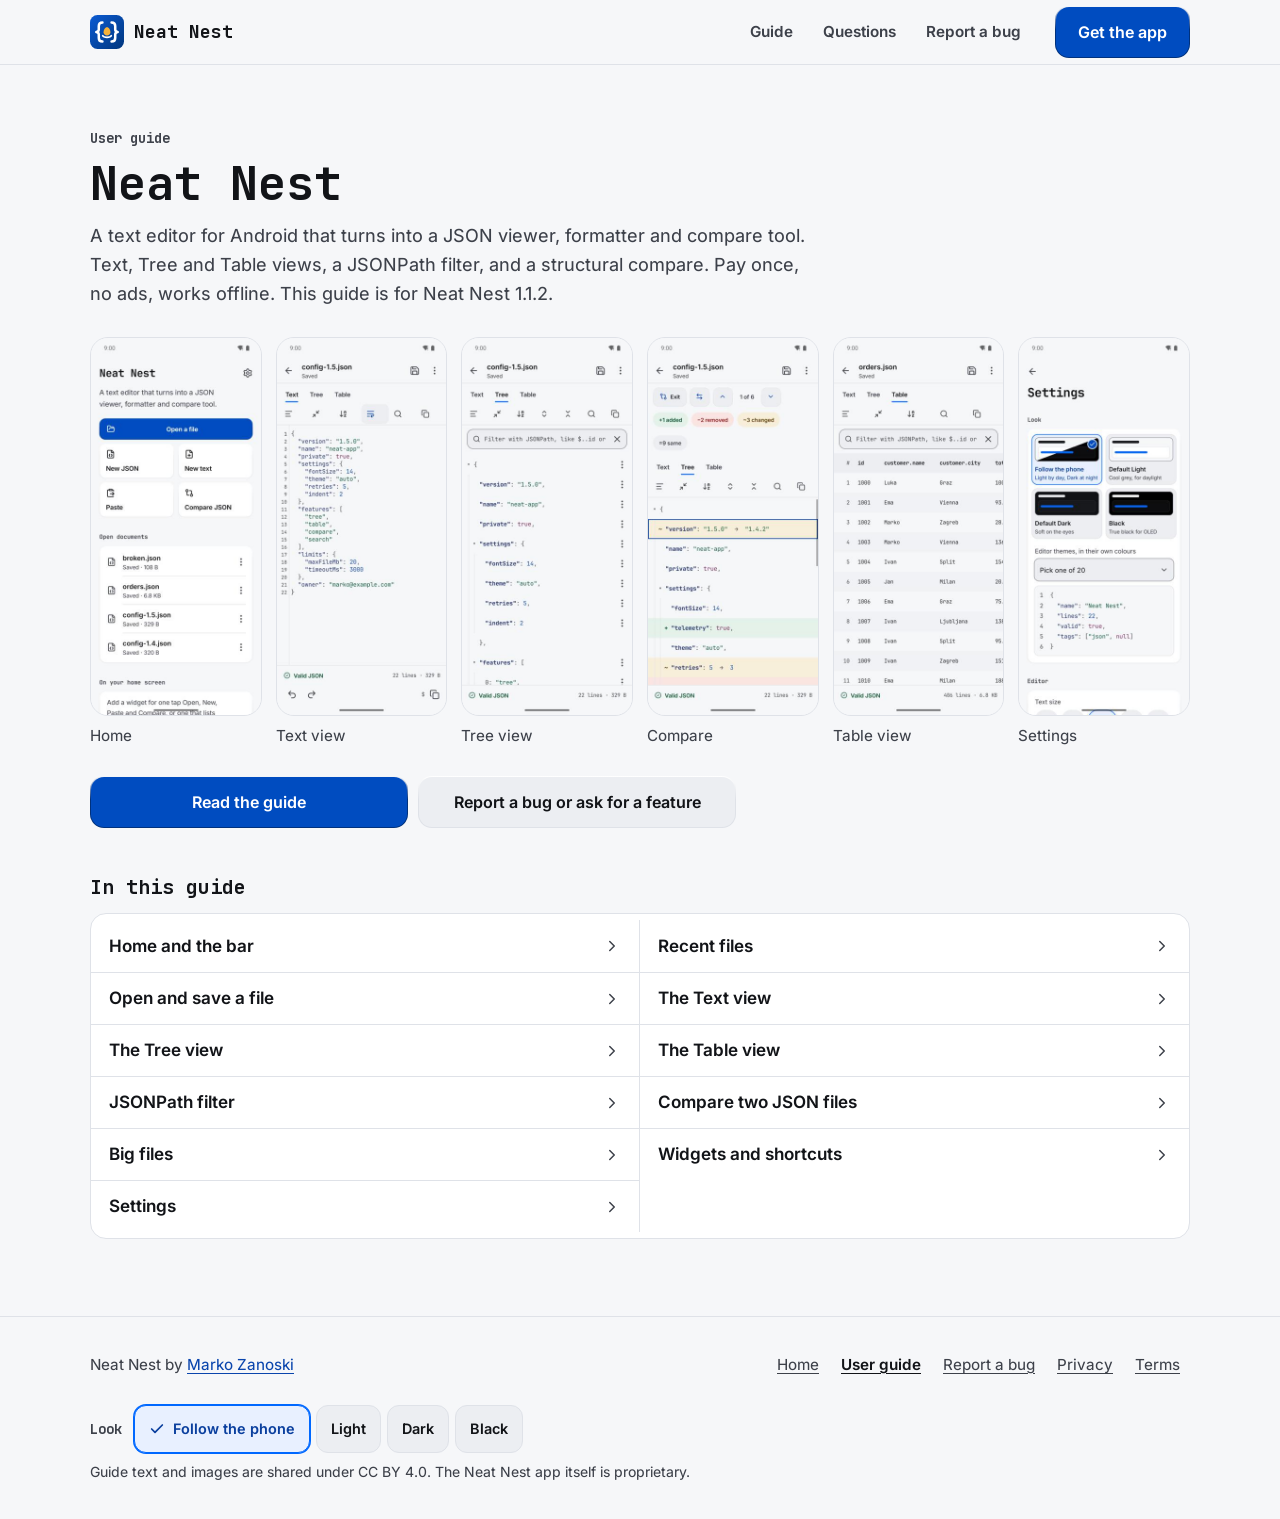
==== commit c919c562: "Guide describes 1.1.2: the bar with Home, Recent and Settings, Settings as a hub of six pages, and R" ====
--- a/docs/index.html
+++ b/docs/index.html
@@ -28,21 +28,21 @@
   <div class="wrap">
     <p class="kicker">User guide</p>
     <h1>Neat Nest</h1>
-    <p class="lead">A text editor for Android that turns into a JSON viewer, formatter and compare tool. Text, Tree and Table views, a JSONPath filter, and a structural compare. Pay once, no ads, works offline. This guide is for Neat Nest 1.1.0.</p>
+    <p class="lead">A text editor for Android that turns into a JSON viewer, formatter and compare tool. Text, Tree and Table views, a JSONPath filter, and a structural compare. Pay once, no ads, works offline. This guide is for Neat Nest 1.1.2.</p>
     <div class="shots">
-      <figure><img src="img/0-home-360.jpg" srcset="img/0-home-360.jpg 360w, img/0-home.jpg 720w" sizes="(min-width: 1000px) 175px, (min-width: 600px) 30vw, 45vw" width="360" height="800" fetchpriority="high" alt="The home screen: Open a file, tiles for New JSON, New text, Paste and Compare JSON, and the open documents."><figcaption>Home</figcaption></figure>
+      <figure><img src="img/0-home-360.jpg" srcset="img/0-home-360.jpg 360w, img/0-home.jpg 720w" sizes="(min-width: 1000px) 175px, (min-width: 600px) 30vw, 45vw" width="360" height="800" fetchpriority="high" alt="Home: Open a file, tiles for New JSON, New text, Paste and Compare JSON, the open documents, and the bar with Home, Recent and Settings."><figcaption>Home</figcaption></figure>
       <figure><img src="img/1-text-360.jpg" srcset="img/1-text-360.jpg 360w, img/1-text.jpg 720w" sizes="(min-width: 1000px) 175px, (min-width: 600px) 30vw, 45vw" width="360" height="800" fetchpriority="high" alt="The Text view with line numbers and JSON colours, the tool row above and undo and redo below."><figcaption>Text view</figcaption></figure>
       <figure><img src="img/2-tree-360.jpg" srcset="img/2-tree-360.jpg 360w, img/2-tree.jpg 720w" sizes="(min-width: 1000px) 175px, (min-width: 600px) 30vw, 45vw" width="360" height="800" loading="lazy" alt="The Tree view with the JSONPath filter box and objects opened, each value coloured by type."><figcaption>Tree view</figcaption></figure>
       <figure><img src="img/3-compare-360.jpg" srcset="img/3-compare-360.jpg 360w, img/3-compare.jpg 720w" sizes="(min-width: 1000px) 175px, (min-width: 600px) 30vw, 45vw" width="360" height="800" loading="lazy" alt="Compare: two versions of a file, 1 added, 2 removed and 3 changed, with the changed version number marked."><figcaption>Compare</figcaption></figure>
       <figure><img src="img/4-table-360.jpg" srcset="img/4-table-360.jpg 360w, img/4-table.jpg 720w" sizes="(min-width: 1000px) 175px, (min-width: 600px) 30vw, 45vw" width="360" height="800" loading="lazy" alt="The Table view of an array of orders, with id, customer name and customer city columns."><figcaption>Table view</figcaption></figure>
-      <figure><img src="img/7-settings-360.jpg" srcset="img/7-settings-360.jpg 360w, img/7-settings.jpg 720w" sizes="(min-width: 1000px) 175px, (min-width: 600px) 30vw, 45vw" width="360" height="800" loading="lazy" alt="Settings: the Look tiles Follow the phone, Default Light, Default Dark and Black, and the editor themes."><figcaption>Settings</figcaption></figure>
+      <figure><img src="img/7-settings-360.jpg" srcset="img/7-settings-360.jpg 360w, img/7-settings.jpg 720w" sizes="(min-width: 1000px) 175px, (min-width: 600px) 30vw, 45vw" width="360" height="800" loading="lazy" alt="Settings: Look, Text and keys, Opening files, Widgets, Privacy, and Help and feedback, each opening its own page."><figcaption>Settings</figcaption></figure>
     </div>
     <div class="keys cta">
       <a class="key filled" href="guide.html">Read the guide</a>
       <a class="key tonal" href="report.html">Report a bug or ask for a feature</a>
     </div>
     <h2 style="margin-top:48px">In this guide</h2>
-    <ul class="plate toc"><li><a href="guide.html#home"><span>The home screen</span><svg viewBox="0 0 24 24" fill="none" stroke="currentColor" stroke-width="2" stroke-linecap="round" stroke-linejoin="round" aria-hidden="true"><path d="m9 18 6-6-6-6"/></svg></a></li><li><a href="guide.html#open"><span>Open and save a file</span><svg viewBox="0 0 24 24" fill="none" stroke="currentColor" stroke-width="2" stroke-linecap="round" stroke-linejoin="round" aria-hidden="true"><path d="m9 18 6-6-6-6"/></svg></a></li><li><a href="guide.html#text"><span>The Text view</span><svg viewBox="0 0 24 24" fill="none" stroke="currentColor" stroke-width="2" stroke-linecap="round" stroke-linejoin="round" aria-hidden="true"><path d="m9 18 6-6-6-6"/></svg></a></li><li><a href="guide.html#tree"><span>The Tree view</span><svg viewBox="0 0 24 24" fill="none" stroke="currentColor" stroke-width="2" stroke-linecap="round" stroke-linejoin="round" aria-hidden="true"><path d="m9 18 6-6-6-6"/></svg></a></li><li><a href="guide.html#table"><span>The Table view</span><svg viewBox="0 0 24 24" fill="none" stroke="currentColor" stroke-width="2" stroke-linecap="round" stroke-linejoin="round" aria-hidden="true"><path d="m9 18 6-6-6-6"/></svg></a></li><li><a href="guide.html#filter"><span>JSONPath filter</span><svg viewBox="0 0 24 24" fill="none" stroke="currentColor" stroke-width="2" stroke-linecap="round" stroke-linejoin="round" aria-hidden="true"><path d="m9 18 6-6-6-6"/></svg></a></li><li><a href="guide.html#compare"><span>Compare two JSON files</span><svg viewBox="0 0 24 24" fill="none" stroke="currentColor" stroke-width="2" stroke-linecap="round" stroke-linejoin="round" aria-hidden="true"><path d="m9 18 6-6-6-6"/></svg></a></li><li><a href="guide.html#big"><span>Big files</span><svg viewBox="0 0 24 24" fill="none" stroke="currentColor" stroke-width="2" stroke-linecap="round" stroke-linejoin="round" aria-hidden="true"><path d="m9 18 6-6-6-6"/></svg></a></li><li><a href="guide.html#widgets"><span>Widgets and shortcuts</span><svg viewBox="0 0 24 24" fill="none" stroke="currentColor" stroke-width="2" stroke-linecap="round" stroke-linejoin="round" aria-hidden="true"><path d="m9 18 6-6-6-6"/></svg></a></li><li><a href="guide.html#settings"><span>Settings</span><svg viewBox="0 0 24 24" fill="none" stroke="currentColor" stroke-width="2" stroke-linecap="round" stroke-linejoin="round" aria-hidden="true"><path d="m9 18 6-6-6-6"/></svg></a></li></ul>
+    <ul class="plate toc"><li><a href="guide.html#home"><span>Home and the bar</span><svg viewBox="0 0 24 24" fill="none" stroke="currentColor" stroke-width="2" stroke-linecap="round" stroke-linejoin="round" aria-hidden="true"><path d="m9 18 6-6-6-6"/></svg></a></li><li><a href="guide.html#recent"><span>Recent files</span><svg viewBox="0 0 24 24" fill="none" stroke="currentColor" stroke-width="2" stroke-linecap="round" stroke-linejoin="round" aria-hidden="true"><path d="m9 18 6-6-6-6"/></svg></a></li><li><a href="guide.html#open"><span>Open and save a file</span><svg viewBox="0 0 24 24" fill="none" stroke="currentColor" stroke-width="2" stroke-linecap="round" stroke-linejoin="round" aria-hidden="true"><path d="m9 18 6-6-6-6"/></svg></a></li><li><a href="guide.html#text"><span>The Text view</span><svg viewBox="0 0 24 24" fill="none" stroke="currentColor" stroke-width="2" stroke-linecap="round" stroke-linejoin="round" aria-hidden="true"><path d="m9 18 6-6-6-6"/></svg></a></li><li><a href="guide.html#tree"><span>The Tree view</span><svg viewBox="0 0 24 24" fill="none" stroke="currentColor" stroke-width="2" stroke-linecap="round" stroke-linejoin="round" aria-hidden="true"><path d="m9 18 6-6-6-6"/></svg></a></li><li><a href="guide.html#table"><span>The Table view</span><svg viewBox="0 0 24 24" fill="none" stroke="currentColor" stroke-width="2" stroke-linecap="round" stroke-linejoin="round" aria-hidden="true"><path d="m9 18 6-6-6-6"/></svg></a></li><li><a href="guide.html#filter"><span>JSONPath filter</span><svg viewBox="0 0 24 24" fill="none" stroke="currentColor" stroke-width="2" stroke-linecap="round" stroke-linejoin="round" aria-hidden="true"><path d="m9 18 6-6-6-6"/></svg></a></li><li><a href="guide.html#compare"><span>Compare two JSON files</span><svg viewBox="0 0 24 24" fill="none" stroke="currentColor" stroke-width="2" stroke-linecap="round" stroke-linejoin="round" aria-hidden="true"><path d="m9 18 6-6-6-6"/></svg></a></li><li><a href="guide.html#big"><span>Big files</span><svg viewBox="0 0 24 24" fill="none" stroke="currentColor" stroke-width="2" stroke-linecap="round" stroke-linejoin="round" aria-hidden="true"><path d="m9 18 6-6-6-6"/></svg></a></li><li><a href="guide.html#widgets"><span>Widgets and shortcuts</span><svg viewBox="0 0 24 24" fill="none" stroke="currentColor" stroke-width="2" stroke-linecap="round" stroke-linejoin="round" aria-hidden="true"><path d="m9 18 6-6-6-6"/></svg></a></li><li><a href="guide.html#settings"><span>Settings</span><svg viewBox="0 0 24 24" fill="none" stroke="currentColor" stroke-width="2" stroke-linecap="round" stroke-linejoin="round" aria-hidden="true"><path d="m9 18 6-6-6-6"/></svg></a></li></ul>
   </div>
 </main>
 <footer>
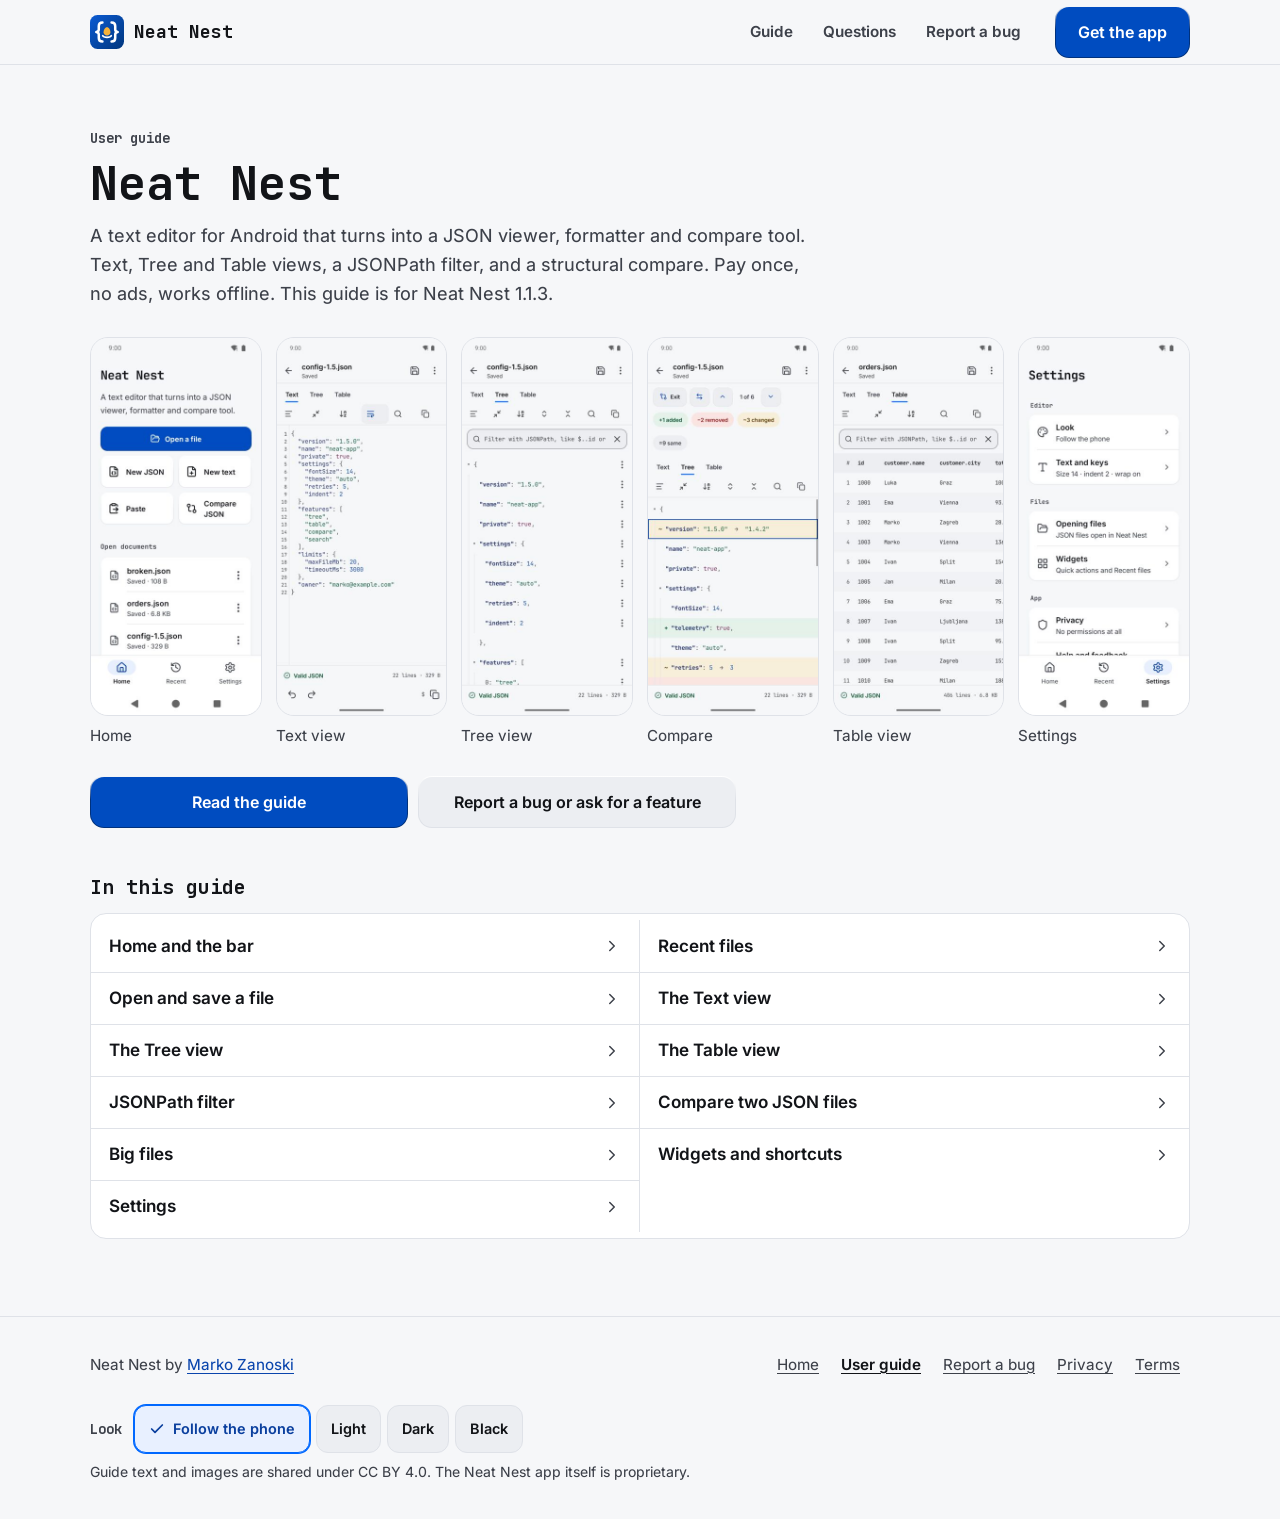
==== commit d419ff2f: "Guide names 1.1.3, the build on internal now, whose support note the Settings shot shows" ====
--- a/docs/index.html
+++ b/docs/index.html
@@ -28,7 +28,7 @@
   <div class="wrap">
     <p class="kicker">User guide</p>
     <h1>Neat Nest</h1>
-    <p class="lead">A text editor for Android that turns into a JSON viewer, formatter and compare tool. Text, Tree and Table views, a JSONPath filter, and a structural compare. Pay once, no ads, works offline. This guide is for Neat Nest 1.1.2.</p>
+    <p class="lead">A text editor for Android that turns into a JSON viewer, formatter and compare tool. Text, Tree and Table views, a JSONPath filter, and a structural compare. Pay once, no ads, works offline. This guide is for Neat Nest 1.1.3.</p>
     <div class="shots">
       <figure><img src="img/0-home-360.jpg" srcset="img/0-home-360.jpg 360w, img/0-home.jpg 720w" sizes="(min-width: 1000px) 175px, (min-width: 600px) 30vw, 45vw" width="360" height="800" fetchpriority="high" alt="Home: Open a file, tiles for New JSON, New text, Paste and Compare JSON, the open documents, and the bar with Home, Recent and Settings."><figcaption>Home</figcaption></figure>
       <figure><img src="img/1-text-360.jpg" srcset="img/1-text-360.jpg 360w, img/1-text.jpg 720w" sizes="(min-width: 1000px) 175px, (min-width: 600px) 30vw, 45vw" width="360" height="800" fetchpriority="high" alt="The Text view with line numbers and JSON colours, the tool row above and undo and redo below."><figcaption>Text view</figcaption></figure>
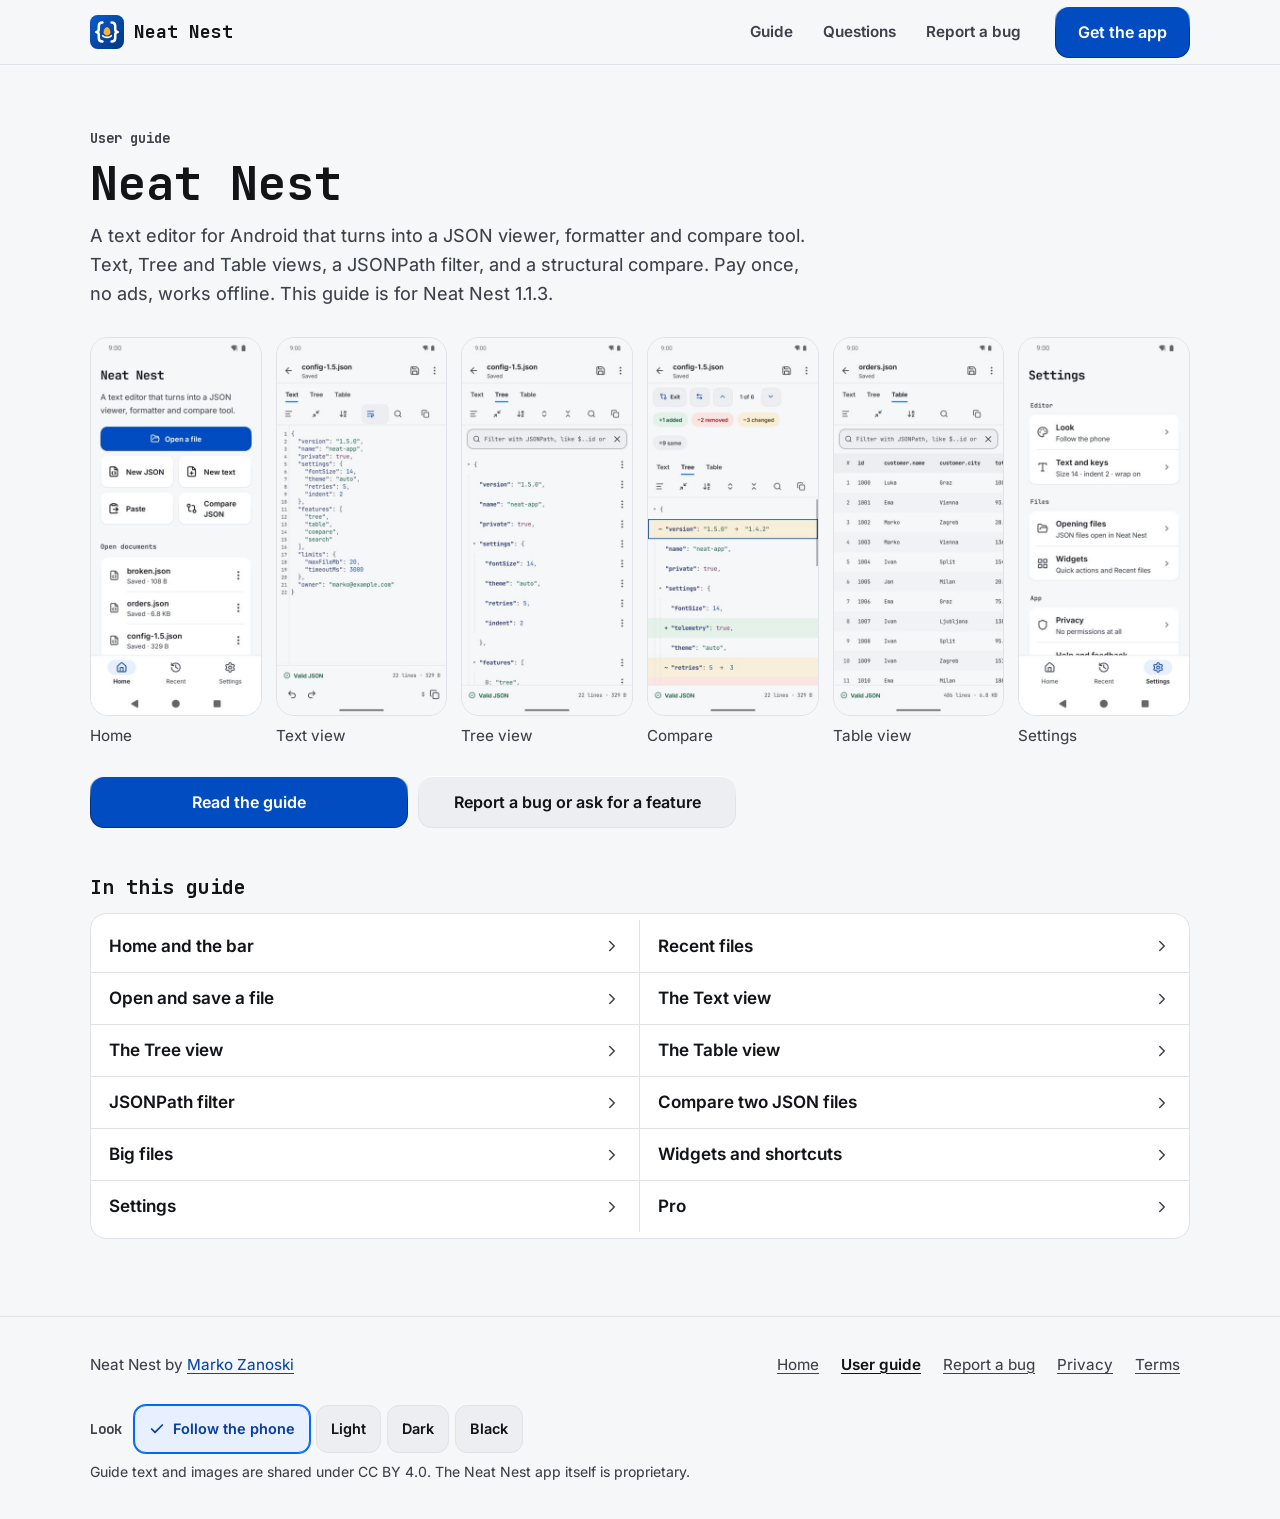
==== commit e96db0d8: "Guide says which tools are Pro, that everyone who bought Neat Nest keeps every one, and lists the Go" ====
--- a/docs/index.html
+++ b/docs/index.html
@@ -42,7 +42,7 @@
       <a class="key tonal" href="report.html">Report a bug or ask for a feature</a>
     </div>
     <h2 style="margin-top:48px">In this guide</h2>
-    <ul class="plate toc"><li><a href="guide.html#home"><span>Home and the bar</span><svg viewBox="0 0 24 24" fill="none" stroke="currentColor" stroke-width="2" stroke-linecap="round" stroke-linejoin="round" aria-hidden="true"><path d="m9 18 6-6-6-6"/></svg></a></li><li><a href="guide.html#recent"><span>Recent files</span><svg viewBox="0 0 24 24" fill="none" stroke="currentColor" stroke-width="2" stroke-linecap="round" stroke-linejoin="round" aria-hidden="true"><path d="m9 18 6-6-6-6"/></svg></a></li><li><a href="guide.html#open"><span>Open and save a file</span><svg viewBox="0 0 24 24" fill="none" stroke="currentColor" stroke-width="2" stroke-linecap="round" stroke-linejoin="round" aria-hidden="true"><path d="m9 18 6-6-6-6"/></svg></a></li><li><a href="guide.html#text"><span>The Text view</span><svg viewBox="0 0 24 24" fill="none" stroke="currentColor" stroke-width="2" stroke-linecap="round" stroke-linejoin="round" aria-hidden="true"><path d="m9 18 6-6-6-6"/></svg></a></li><li><a href="guide.html#tree"><span>The Tree view</span><svg viewBox="0 0 24 24" fill="none" stroke="currentColor" stroke-width="2" stroke-linecap="round" stroke-linejoin="round" aria-hidden="true"><path d="m9 18 6-6-6-6"/></svg></a></li><li><a href="guide.html#table"><span>The Table view</span><svg viewBox="0 0 24 24" fill="none" stroke="currentColor" stroke-width="2" stroke-linecap="round" stroke-linejoin="round" aria-hidden="true"><path d="m9 18 6-6-6-6"/></svg></a></li><li><a href="guide.html#filter"><span>JSONPath filter</span><svg viewBox="0 0 24 24" fill="none" stroke="currentColor" stroke-width="2" stroke-linecap="round" stroke-linejoin="round" aria-hidden="true"><path d="m9 18 6-6-6-6"/></svg></a></li><li><a href="guide.html#compare"><span>Compare two JSON files</span><svg viewBox="0 0 24 24" fill="none" stroke="currentColor" stroke-width="2" stroke-linecap="round" stroke-linejoin="round" aria-hidden="true"><path d="m9 18 6-6-6-6"/></svg></a></li><li><a href="guide.html#big"><span>Big files</span><svg viewBox="0 0 24 24" fill="none" stroke="currentColor" stroke-width="2" stroke-linecap="round" stroke-linejoin="round" aria-hidden="true"><path d="m9 18 6-6-6-6"/></svg></a></li><li><a href="guide.html#widgets"><span>Widgets and shortcuts</span><svg viewBox="0 0 24 24" fill="none" stroke="currentColor" stroke-width="2" stroke-linecap="round" stroke-linejoin="round" aria-hidden="true"><path d="m9 18 6-6-6-6"/></svg></a></li><li><a href="guide.html#settings"><span>Settings</span><svg viewBox="0 0 24 24" fill="none" stroke="currentColor" stroke-width="2" stroke-linecap="round" stroke-linejoin="round" aria-hidden="true"><path d="m9 18 6-6-6-6"/></svg></a></li></ul>
+    <ul class="plate toc"><li><a href="guide.html#home"><span>Home and the bar</span><svg viewBox="0 0 24 24" fill="none" stroke="currentColor" stroke-width="2" stroke-linecap="round" stroke-linejoin="round" aria-hidden="true"><path d="m9 18 6-6-6-6"/></svg></a></li><li><a href="guide.html#recent"><span>Recent files</span><svg viewBox="0 0 24 24" fill="none" stroke="currentColor" stroke-width="2" stroke-linecap="round" stroke-linejoin="round" aria-hidden="true"><path d="m9 18 6-6-6-6"/></svg></a></li><li><a href="guide.html#open"><span>Open and save a file</span><svg viewBox="0 0 24 24" fill="none" stroke="currentColor" stroke-width="2" stroke-linecap="round" stroke-linejoin="round" aria-hidden="true"><path d="m9 18 6-6-6-6"/></svg></a></li><li><a href="guide.html#text"><span>The Text view</span><svg viewBox="0 0 24 24" fill="none" stroke="currentColor" stroke-width="2" stroke-linecap="round" stroke-linejoin="round" aria-hidden="true"><path d="m9 18 6-6-6-6"/></svg></a></li><li><a href="guide.html#tree"><span>The Tree view</span><svg viewBox="0 0 24 24" fill="none" stroke="currentColor" stroke-width="2" stroke-linecap="round" stroke-linejoin="round" aria-hidden="true"><path d="m9 18 6-6-6-6"/></svg></a></li><li><a href="guide.html#table"><span>The Table view</span><svg viewBox="0 0 24 24" fill="none" stroke="currentColor" stroke-width="2" stroke-linecap="round" stroke-linejoin="round" aria-hidden="true"><path d="m9 18 6-6-6-6"/></svg></a></li><li><a href="guide.html#filter"><span>JSONPath filter</span><svg viewBox="0 0 24 24" fill="none" stroke="currentColor" stroke-width="2" stroke-linecap="round" stroke-linejoin="round" aria-hidden="true"><path d="m9 18 6-6-6-6"/></svg></a></li><li><a href="guide.html#compare"><span>Compare two JSON files</span><svg viewBox="0 0 24 24" fill="none" stroke="currentColor" stroke-width="2" stroke-linecap="round" stroke-linejoin="round" aria-hidden="true"><path d="m9 18 6-6-6-6"/></svg></a></li><li><a href="guide.html#big"><span>Big files</span><svg viewBox="0 0 24 24" fill="none" stroke="currentColor" stroke-width="2" stroke-linecap="round" stroke-linejoin="round" aria-hidden="true"><path d="m9 18 6-6-6-6"/></svg></a></li><li><a href="guide.html#widgets"><span>Widgets and shortcuts</span><svg viewBox="0 0 24 24" fill="none" stroke="currentColor" stroke-width="2" stroke-linecap="round" stroke-linejoin="round" aria-hidden="true"><path d="m9 18 6-6-6-6"/></svg></a></li><li><a href="guide.html#settings"><span>Settings</span><svg viewBox="0 0 24 24" fill="none" stroke="currentColor" stroke-width="2" stroke-linecap="round" stroke-linejoin="round" aria-hidden="true"><path d="m9 18 6-6-6-6"/></svg></a></li><li><a href="guide.html#pro"><span>Pro</span><svg viewBox="0 0 24 24" fill="none" stroke="currentColor" stroke-width="2" stroke-linecap="round" stroke-linejoin="round" aria-hidden="true"><path d="m9 18 6-6-6-6"/></svg></a></li></ul>
   </div>
 </main>
 <footer>
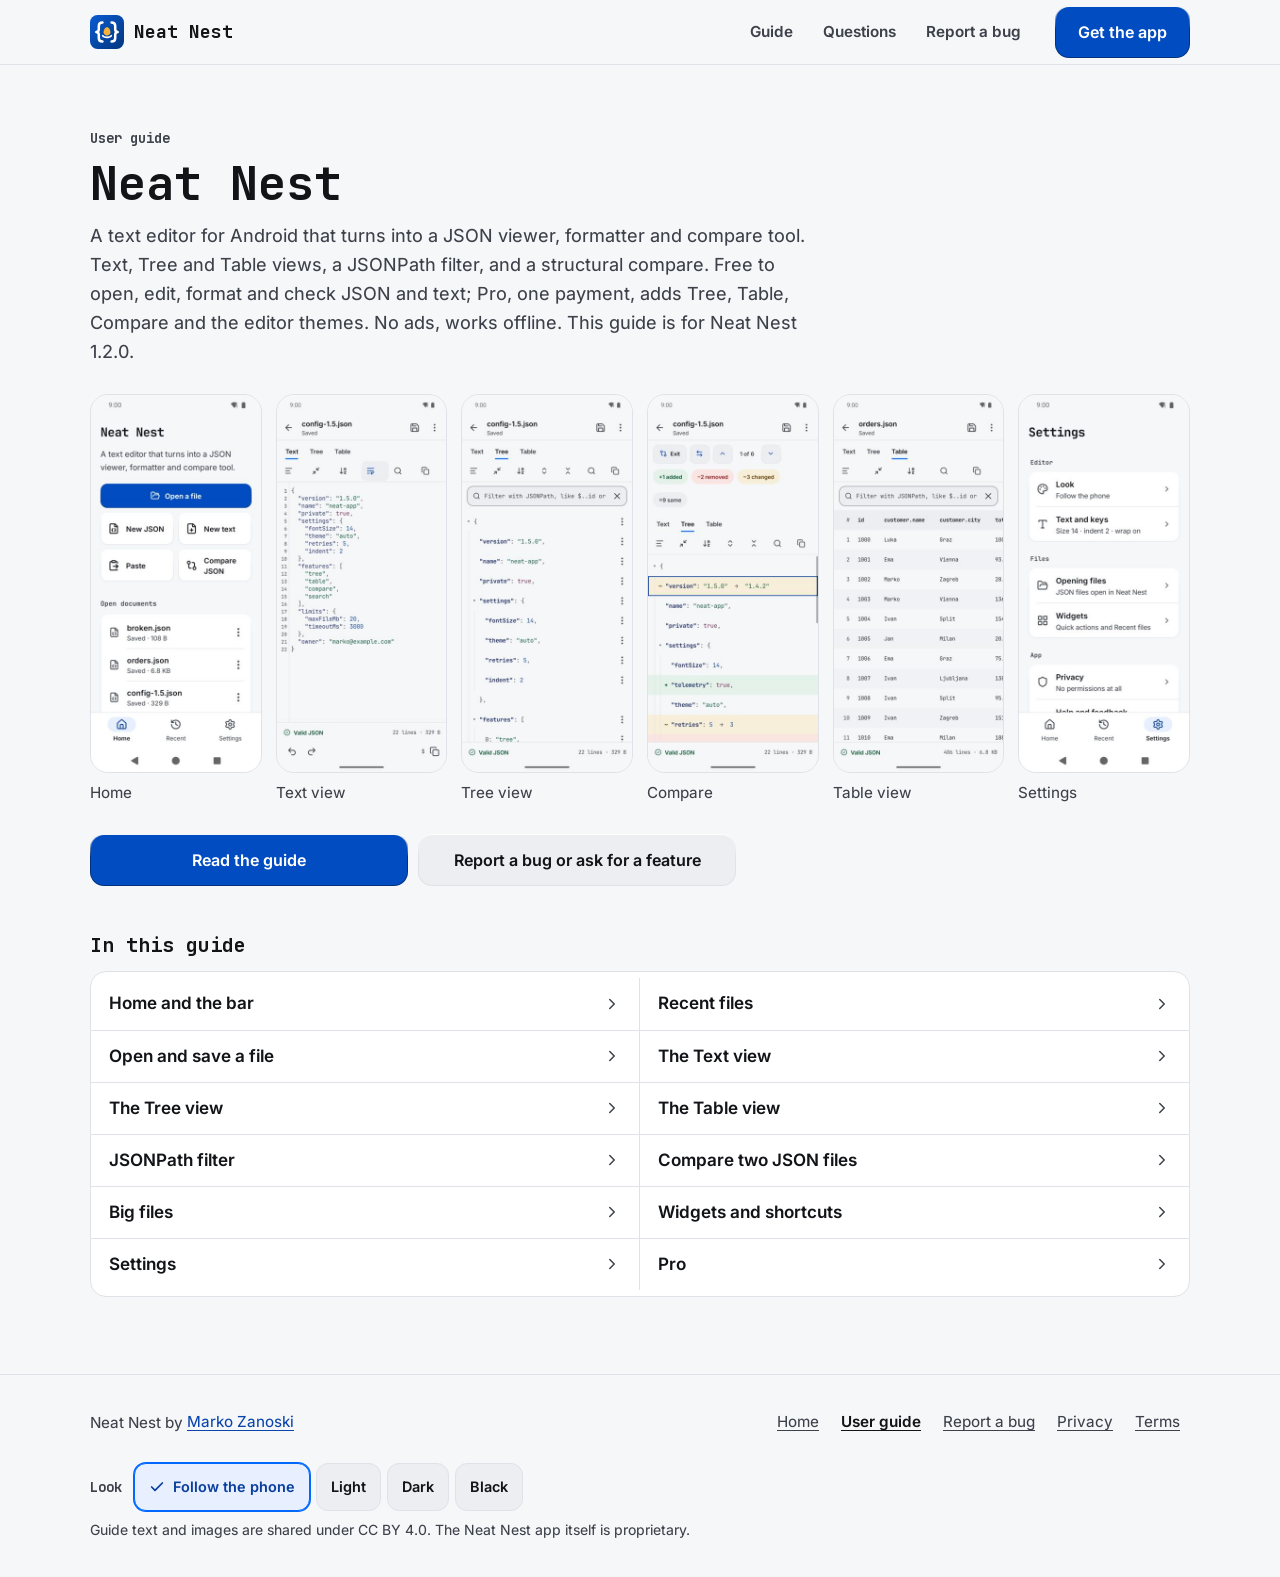
==== commit 58eebece: "Guide says Neat Nest is free to edit, Pro adds Tree, Table, Compare and the themes, and buyers keep " ====
--- a/docs/index.html
+++ b/docs/index.html
@@ -28,7 +28,7 @@
   <div class="wrap">
     <p class="kicker">User guide</p>
     <h1>Neat Nest</h1>
-    <p class="lead">A text editor for Android that turns into a JSON viewer, formatter and compare tool. Text, Tree and Table views, a JSONPath filter, and a structural compare. Pay once, no ads, works offline. This guide is for Neat Nest 1.1.3.</p>
+    <p class="lead">A text editor for Android that turns into a JSON viewer, formatter and compare tool. Text, Tree and Table views, a JSONPath filter, and a structural compare. Free to open, edit, format and check JSON and text; Pro, one payment, adds Tree, Table, Compare and the editor themes. No ads, works offline. This guide is for Neat Nest 1.2.0.</p>
     <div class="shots">
       <figure><img src="img/0-home-360.jpg" srcset="img/0-home-360.jpg 360w, img/0-home.jpg 720w" sizes="(min-width: 1000px) 175px, (min-width: 600px) 30vw, 45vw" width="360" height="800" fetchpriority="high" alt="Home: Open a file, tiles for New JSON, New text, Paste and Compare JSON, the open documents, and the bar with Home, Recent and Settings."><figcaption>Home</figcaption></figure>
       <figure><img src="img/1-text-360.jpg" srcset="img/1-text-360.jpg 360w, img/1-text.jpg 720w" sizes="(min-width: 1000px) 175px, (min-width: 600px) 30vw, 45vw" width="360" height="800" fetchpriority="high" alt="The Text view with line numbers and JSON colours, the tool row above and undo and redo below."><figcaption>Text view</figcaption></figure>
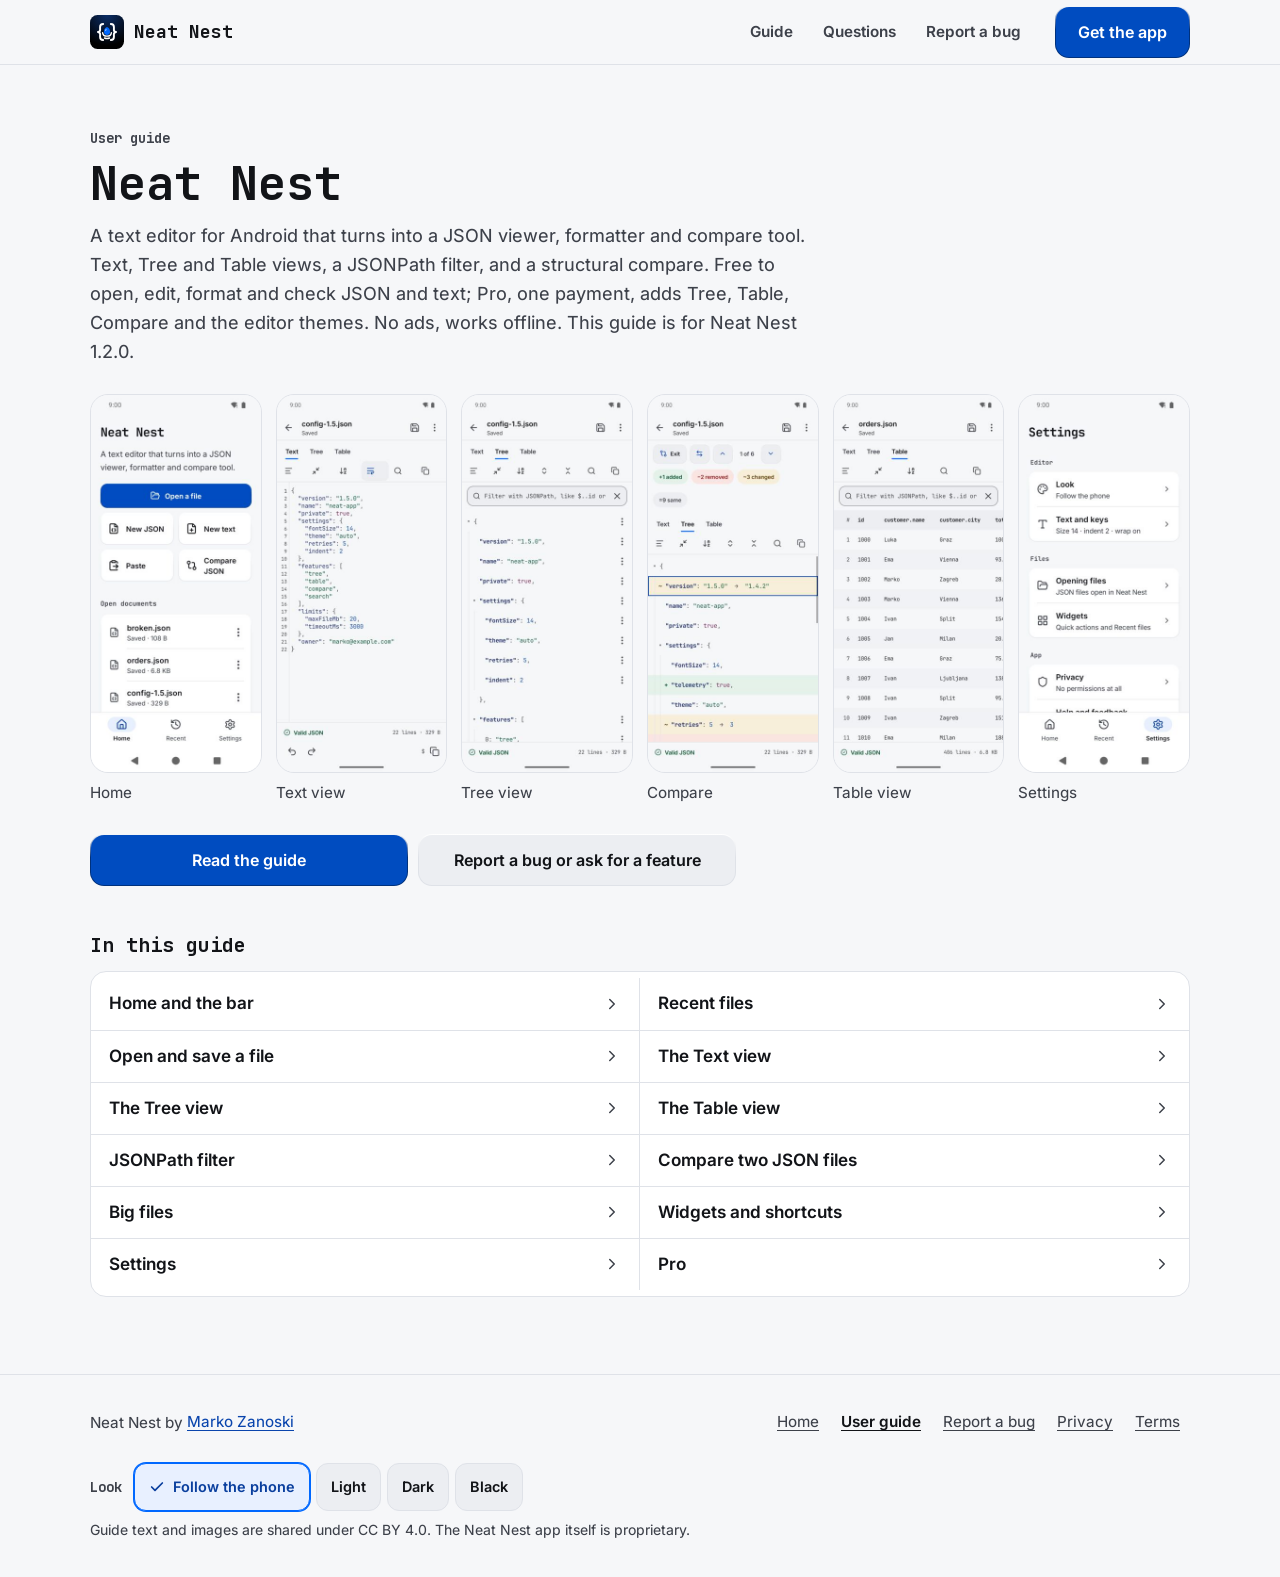
==== commit ad0b5106: "Tag the Play links with a referrer for the guide and the README, and word the founder line as the ap" ====
--- a/docs/index.html
+++ b/docs/index.html
@@ -21,7 +21,7 @@
   <div class="wrap">
     <a class="brand" href="index.html" aria-current="page"><img src="img/icon.svg" alt="" width="34" height="34"><span>Neat Nest</span></a>
     <nav class="pages" aria-label="Guide pages"><a href="guide.html">Guide</a><a href="faq.html">Questions</a><a href="report.html">Report a bug</a></nav>
-    <a class="key filled get" href="https://play.google.com/store/apps/details?id=com.zanoshky.neatnest">Get the app</a>
+    <a class="key filled get" href="https://play.google.com/store/apps/details?id=com.zanoshky.neatnest&amp;referrer=utm_source%3Dguide%26utm_medium%3Ddocs%26utm_campaign%3Dneat-nest-2026-11">Get the app</a>
   </div>
 </header>
 <main id="main" class="page">
